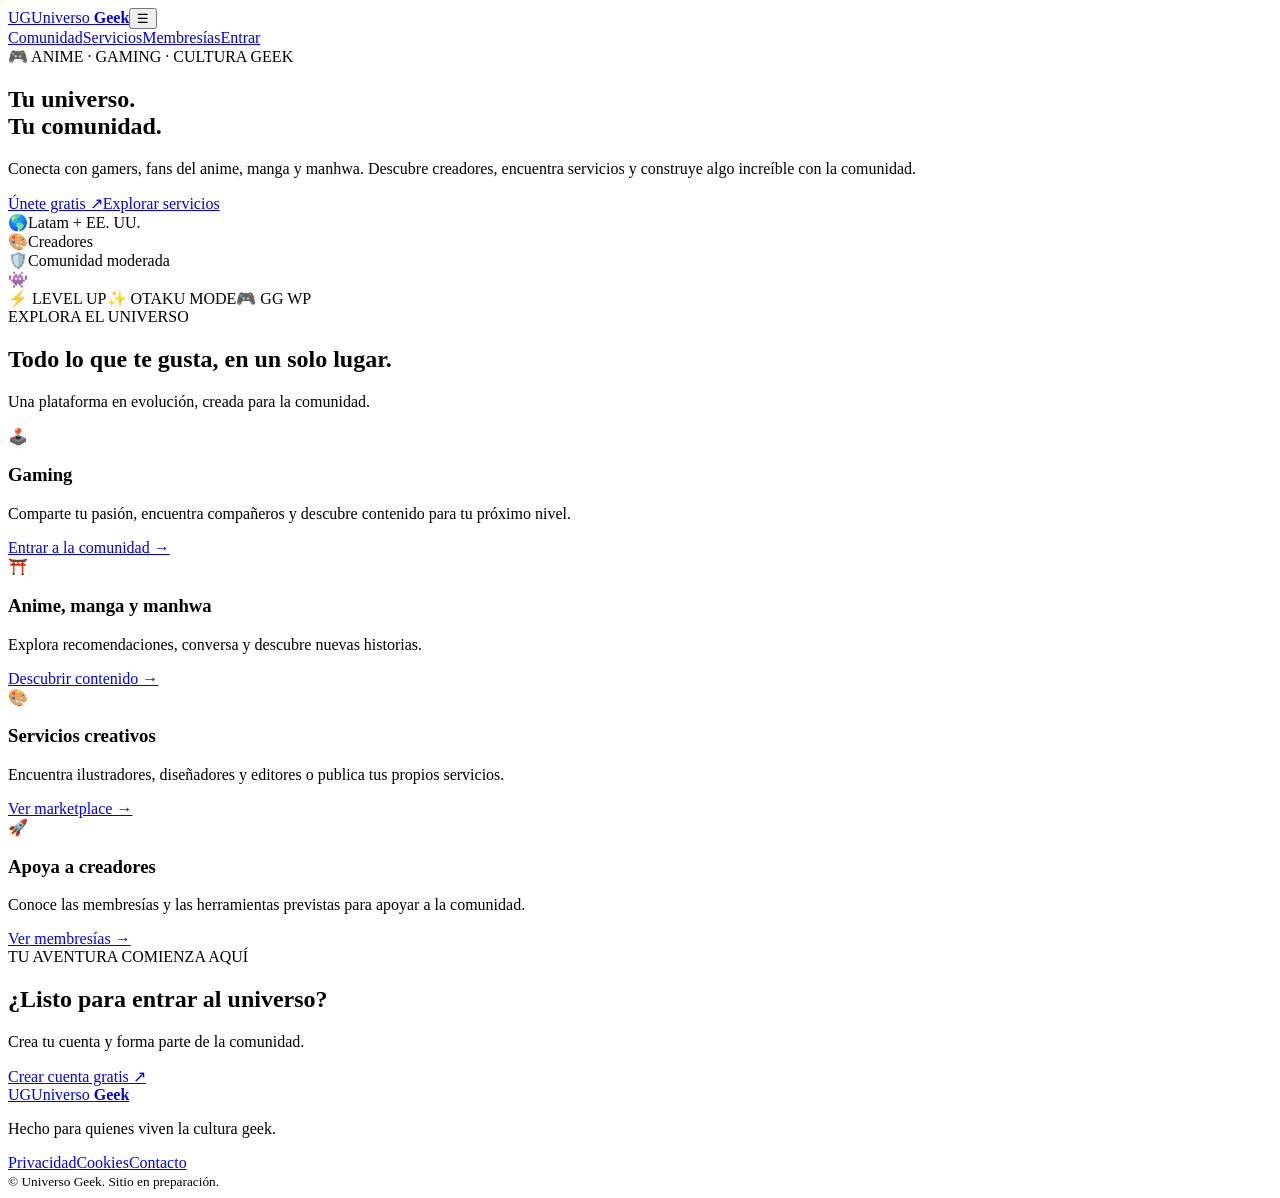
==== index.html @ afd002d0 "feat: add static Universo Geek foundation (unpublished)" ====
<!doctype html>
<html lang="es">
<head>
<meta charset="utf-8"><meta name="viewport" content="width=device-width,initial-scale=1">
<meta name="theme-color" content="#10101b"><meta name="description" content="Universo Geek: comunidad gamer, anime, manga y manhwa. Descubre servicios, creadores y novedades.">
<title>Universo Geek — Tu comunidad geek</title><link rel="stylesheet" href="assets/css/style.css">
</head><body>
<header class="site-header"><a class="brand" href="index.html"><span class="brand-mark">UG</span><span>Universo <b>Geek</b></span></a><button class="menu-toggle" aria-expanded="false" aria-label="Abrir menú">☰</button><nav class="nav"><a href="#comunidad">Comunidad</a><a href="services.html">Servicios</a><a href="membership.html">Membresías</a><a href="login.html" class="nav-login">Entrar</a></nav></header>
<main>
<section class="hero"><div class="hero-copy"><span class="eyebrow">🎮 ANIME · GAMING · CULTURA GEEK</span><h1>Tu universo.<br><span>Tu comunidad.</span></h1><p>Conecta con gamers, fans del anime, manga y manhwa. Descubre creadores, encuentra servicios y construye algo increíble con la comunidad.</p><div class="actions"><a class="button primary" href="login.html">Únete gratis ↗</a><a class="button secondary" href="services.html">Explorar servicios</a></div><div class="hero-stats"><div><strong>🌎</strong><span>Latam + EE. UU.</span></div><div><strong>🎨</strong><span>Creadores</span></div><div><strong>🛡️</strong><span>Comunidad moderada</span></div></div></div><div class="hero-art" aria-label="Ilustración decorativa"><div class="orbit orbit-one"></div><div class="orbit orbit-two"></div><div class="planet">👾</div><span class="float-tag tag-a">⚡ LEVEL UP</span><span class="float-tag tag-b">✨ OTAKU MODE</span><span class="float-tag tag-c">🎮 GG WP</span></div></section>
<section class="section" id="comunidad"><div class="section-heading"><div><span class="eyebrow">EXPLORA EL UNIVERSO</span><h2>Todo lo que te gusta, <span>en un solo lugar.</span></h2></div><p>Una plataforma en evolución, creada para la comunidad.</p></div><div class="feature-grid"><article class="feature-card"><span class="feature-icon">🕹️</span><h3>Gaming</h3><p>Comparte tu pasión, encuentra compañeros y descubre contenido para tu próximo nivel.</p><a href="login.html">Entrar a la comunidad →</a></article><article class="feature-card"><span class="feature-icon">⛩️</span><h3>Anime, manga y manhwa</h3><p>Explora recomendaciones, conversa y descubre nuevas historias.</p><a href="login.html">Descubrir contenido →</a></article><article class="feature-card"><span class="feature-icon">🎨</span><h3>Servicios creativos</h3><p>Encuentra ilustradores, diseñadores y editores o publica tus propios servicios.</p><a href="services.html">Ver marketplace →</a></article><article class="feature-card"><span class="feature-icon">🚀</span><h3>Apoya a creadores</h3><p>Conoce las membresías y las herramientas previstas para apoyar a la comunidad.</p><a href="membership.html">Ver membresías →</a></article></div></section>
<section class="cta-panel"><div><span class="eyebrow">TU AVENTURA COMIENZA AQUÍ</span><h2>¿Listo para entrar al universo?</h2><p>Crea tu cuenta y forma parte de la comunidad.</p></div><a class="button primary" href="login.html">Crear cuenta gratis ↗</a></section>
</main><footer class="footer"><a class="brand" href="index.html"><span class="brand-mark">UG</span><span>Universo <b>Geek</b></span></a><p>Hecho para quienes viven la cultura geek.</p><div><a href="privacy.html">Privacidad</a><a href="cookies.html">Cookies</a><a href="mailto:privacidad@universogeek.example">Contacto</a></div><small>© <span id="year"></span> Universo Geek. Sitio en preparación.</small></footer><script src="assets/js/config.js"></script><script src="assets/js/app.js"></script></body></html>
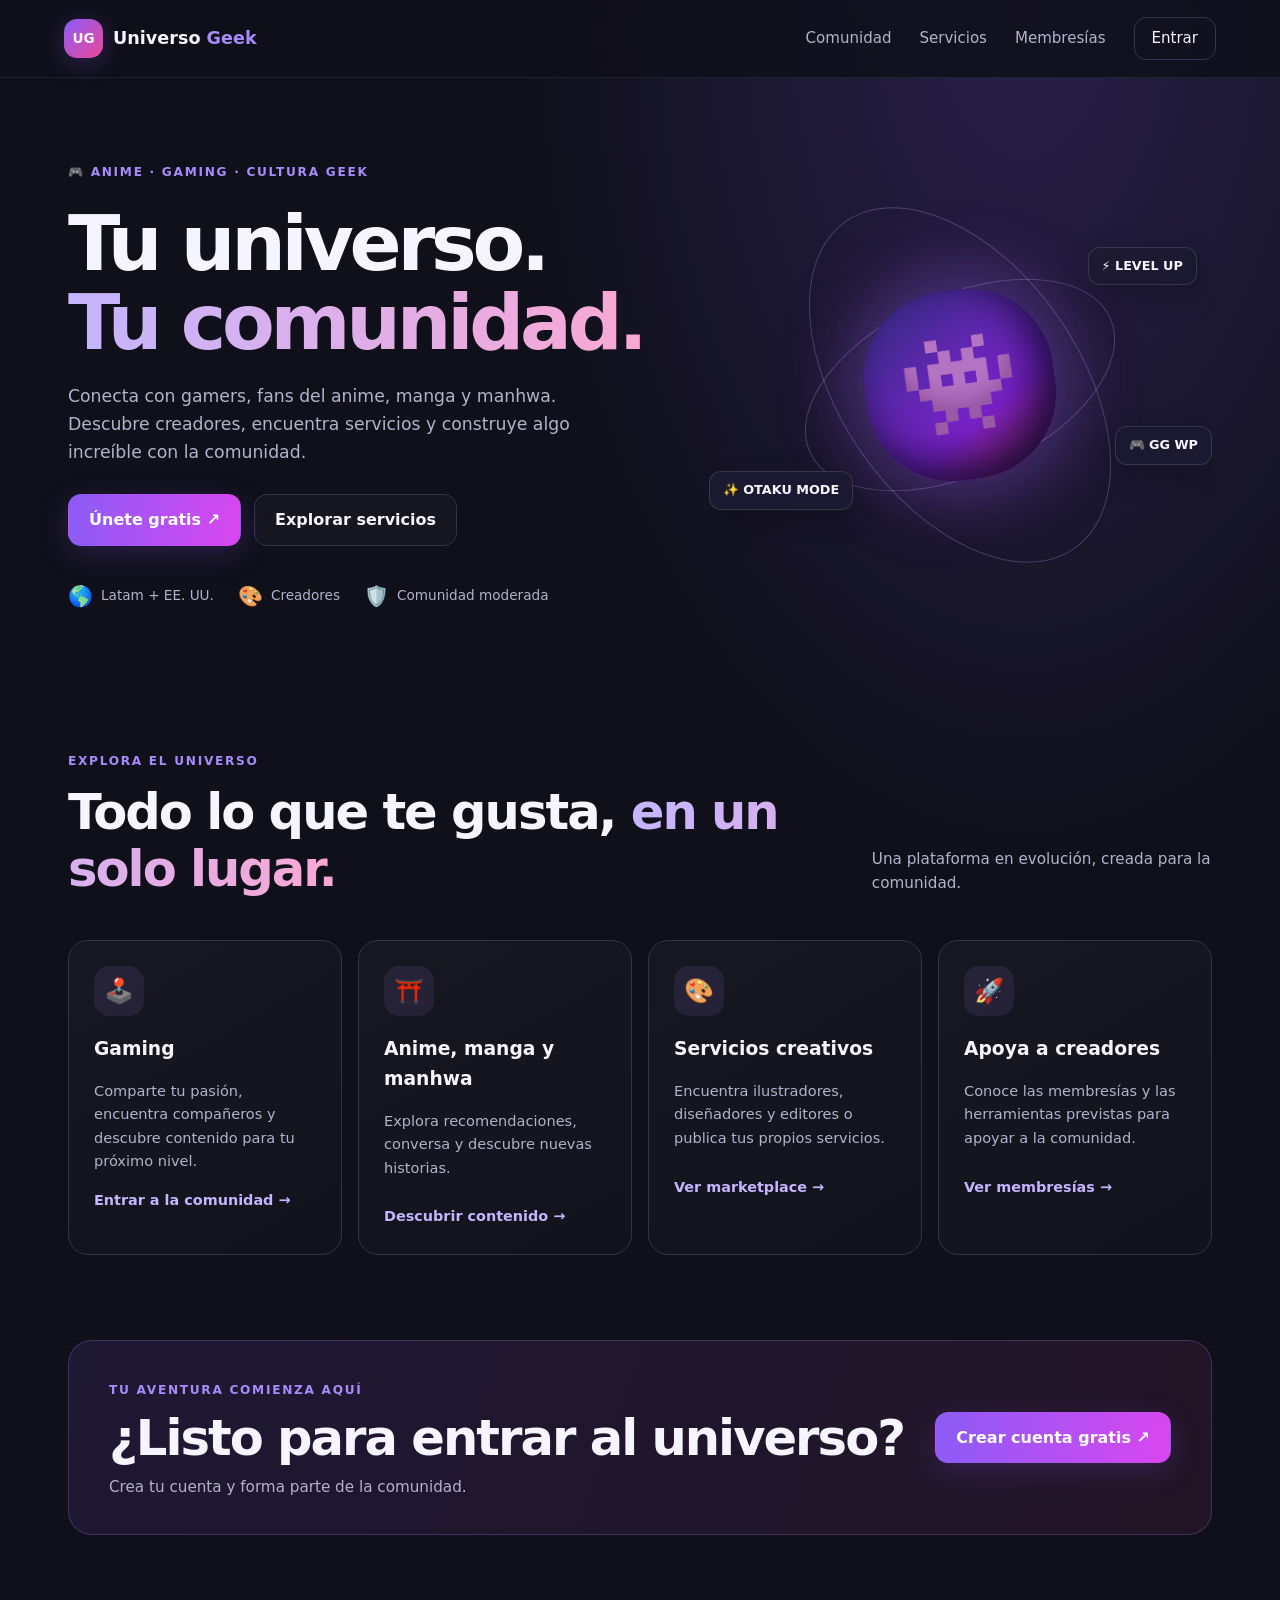
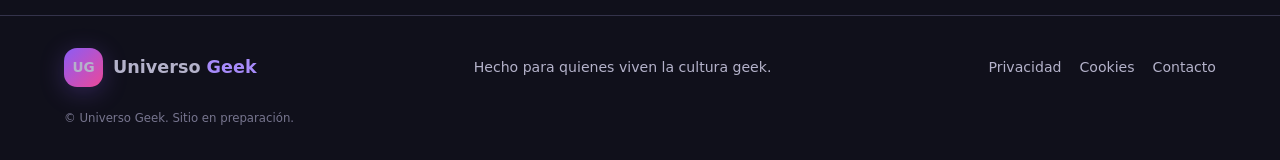
==== commit f84ef4b2: "docs(code): add human-readable section comments" ====
--- a/index.html
+++ b/index.html
@@ -5,9 +5,12 @@
 <meta name="theme-color" content="#10101b"><meta name="description" content="Universo Geek: comunidad gamer, anime, manga y manhwa. Descubre servicios, creadores y novedades.">
 <title>Universo Geek — Tu comunidad geek</title><link rel="stylesheet" href="assets/css/style.css">
 </head><body>
+<!-- CABECERA: marca y navegación principal. Los enlaces de esta zona se comparten visualmente en todas las páginas. -->
 <header class="site-header"><a class="brand" href="index.html"><span class="brand-mark">UG</span><span>Universo <b>Geek</b></span></a><button class="menu-toggle" aria-expanded="false" aria-label="Abrir menú">☰</button><nav class="nav"><a href="#comunidad">Comunidad</a><a href="services.html">Servicios</a><a href="membership.html">Membresías</a><a href="login.html" class="nav-login">Entrar</a></nav></header>
+<!-- CONTENIDO: portada, propuesta de valor y tarjetas de acceso. Edita aquí los textos de la página inicial. -->
 <main>
 <section class="hero"><div class="hero-copy"><span class="eyebrow">🎮 ANIME · GAMING · CULTURA GEEK</span><h1>Tu universo.<br><span>Tu comunidad.</span></h1><p>Conecta con gamers, fans del anime, manga y manhwa. Descubre creadores, encuentra servicios y construye algo increíble con la comunidad.</p><div class="actions"><a class="button primary" href="login.html">Únete gratis ↗</a><a class="button secondary" href="services.html">Explorar servicios</a></div><div class="hero-stats"><div><strong>🌎</strong><span>Latam + EE. UU.</span></div><div><strong>🎨</strong><span>Creadores</span></div><div><strong>🛡️</strong><span>Comunidad moderada</span></div></div></div><div class="hero-art" aria-label="Ilustración decorativa"><div class="orbit orbit-one"></div><div class="orbit orbit-two"></div><div class="planet">👾</div><span class="float-tag tag-a">⚡ LEVEL UP</span><span class="float-tag tag-b">✨ OTAKU MODE</span><span class="float-tag tag-c">🎮 GG WP</span></div></section>
 <section class="section" id="comunidad"><div class="section-heading"><div><span class="eyebrow">EXPLORA EL UNIVERSO</span><h2>Todo lo que te gusta, <span>en un solo lugar.</span></h2></div><p>Una plataforma en evolución, creada para la comunidad.</p></div><div class="feature-grid"><article class="feature-card"><span class="feature-icon">🕹️</span><h3>Gaming</h3><p>Comparte tu pasión, encuentra compañeros y descubre contenido para tu próximo nivel.</p><a href="login.html">Entrar a la comunidad →</a></article><article class="feature-card"><span class="feature-icon">⛩️</span><h3>Anime, manga y manhwa</h3><p>Explora recomendaciones, conversa y descubre nuevas historias.</p><a href="login.html">Descubrir contenido →</a></article><article class="feature-card"><span class="feature-icon">🎨</span><h3>Servicios creativos</h3><p>Encuentra ilustradores, diseñadores y editores o publica tus propios servicios.</p><a href="services.html">Ver marketplace →</a></article><article class="feature-card"><span class="feature-icon">🚀</span><h3>Apoya a creadores</h3><p>Conoce las membresías y las herramientas previstas para apoyar a la comunidad.</p><a href="membership.html">Ver membresías →</a></article></div></section>
 <section class="cta-panel"><div><span class="eyebrow">TU AVENTURA COMIENZA AQUÍ</span><h2>¿Listo para entrar al universo?</h2><p>Crea tu cuenta y forma parte de la comunidad.</p></div><a class="button primary" href="login.html">Crear cuenta gratis ↗</a></section>
-</main><footer class="footer"><a class="brand" href="index.html"><span class="brand-mark">UG</span><span>Universo <b>Geek</b></span></a><p>Hecho para quienes viven la cultura geek.</p><div><a href="privacy.html">Privacidad</a><a href="cookies.html">Cookies</a><a href="mailto:privacidad@universogeek.example">Contacto</a></div><small>© <span id="year"></span> Universo Geek. Sitio en preparación.</small></footer><script src="assets/js/config.js"></script><script src="assets/js/app.js"></script></body></html>+</main><!-- PIE: enlaces legales, contacto y año automático. Reemplaza el correo .example antes de publicar. -->
+<footer class="footer"><a class="brand" href="index.html"><span class="brand-mark">UG</span><span>Universo <b>Geek</b></span></a><p>Hecho para quienes viven la cultura geek.</p><div><a href="privacy.html">Privacidad</a><a href="cookies.html">Cookies</a><a href="mailto:privacidad@universogeek.example">Contacto</a></div><small>© <span id="year"></span> Universo Geek. Sitio en preparación.</small></footer><script src="assets/js/config.js"></script><script src="assets/js/app.js"></script></body></html>
--- a/assets/css/style.css
+++ b/assets/css/style.css
@@ -0,0 +1,667 @@
+/* 1. Variables de color y diseño global */
+:root {
+  color-scheme:dark;
+  --bg:#10101b;
+  --panel:#191927;
+  --panel2:#202033;
+  --text:#f5f4ff;
+  --muted:#b4b2ca;
+  --purple:#a78bfa;
+  --pink:#f472b6;
+  --line:#34334b;
+  --green:#6ee7b7
+}
+
+/* 2. Reset y elementos HTML básicos */
+* {
+  box-sizing:border-box
+}
+
+html {
+  scroll-behavior:smooth
+}
+
+body {
+  margin:0;
+  background:radial-gradient(ellipse at 80% 0%,#29204a 0,transparent 35%),var(--bg);
+  color:var(--text);
+  font:16px/1.6 system-ui,-apple-system,BlinkMacSystemFont,"Segoe UI",sans-serif
+}
+
+a {
+  color:inherit;
+  text-decoration:none
+}
+
+a:focus-visible,button:focus-visible,input:focus-visible,textarea:focus-visible,select:focus-visible {
+  outline:3px solid var(--pink);
+  outline-offset:3px
+}
+
+/* 3. Cabecera, marca y navegación */
+.site-header {
+  height:78px;
+  display:flex;
+  align-items:center;
+  justify-content:space-between;
+  gap:24px;
+  padding:0 max(5vw,20px);
+  border-bottom:1px solid #ffffff12;
+  background:#10101bd9;
+  backdrop-filter:blur(14px);
+  position:sticky;
+  top:0;
+  z-index:10
+}
+
+.brand {
+  display:flex;
+  align-items:center;
+  gap:10px;
+  font-weight:700;
+  font-size:1.1rem
+}
+
+.brand b {
+  color:var(--purple)
+}
+
+.brand-mark {
+  display:grid;
+  place-items:center;
+  width:39px;
+  height:39px;
+  border-radius:13px;
+  background:linear-gradient(135deg,#8b5cf6,#ec4899);
+  font-size:.85rem;
+  box-shadow:0 5px 25px #8b5cf644
+}
+
+.nav {
+  display:flex;
+  align-items:center;
+  gap:28px;
+  color:var(--muted);
+  font-size:.94rem
+}
+
+.nav a:hover,.footer a:hover {
+  color:var(--text)
+}
+
+.nav-login {
+  border:1px solid var(--line);
+  padding:8px 17px;
+  border-radius:12px;
+  color:var(--text)!important
+}
+
+.menu-toggle {
+  display:none;
+  background:transparent;
+  border:0;
+  color:var(--text);
+  font-size:1.6rem
+}
+
+/* 4. Portada y elementos decorativos */
+.hero {
+  max-width:1200px;
+  margin:auto;
+  min-height:580px;
+  padding:80px 28px 70px;
+  display:grid;
+  grid-template-columns:1.08fr .92fr;
+  align-items:center;
+  gap:50px
+}
+
+.eyebrow {
+  display:inline-block;
+  color:var(--purple);
+  font-size:.76rem;
+  letter-spacing:.14em;
+  font-weight:800
+}
+
+.hero h1 {
+  font-size:clamp(3rem,6vw,5.6rem);
+  line-height:1.04;
+  letter-spacing:-.055em;
+  margin:20px 0
+}
+
+.hero h1 span,.section-heading h2 span {
+  background:linear-gradient(90deg,#c4b5fd,#f9a8d4);
+  background-clip:text;
+  color:transparent
+}
+
+.hero-copy>p,.section-heading>p,.cta-panel p {
+  max-width:570px;
+  color:var(--muted);
+  font-size:1.08rem
+}
+
+.actions {
+  display:flex;
+  flex-wrap:wrap;
+  gap:13px;
+  margin:28px 0
+}
+
+.button {
+  display:inline-flex;
+  align-items:center;
+  justify-content:center;
+  border:1px solid transparent;
+  border-radius:13px;
+  padding:12px 20px;
+  font-weight:750;
+  cursor:pointer;
+  transition:transform .2s,filter .2s
+}
+
+.button:hover {
+  transform:translateY(-2px);
+  filter:brightness(1.08)
+}
+
+.primary {
+  background:linear-gradient(100deg,#8b5cf6,#d946ef);
+  color:white;
+  box-shadow:0 8px 30px #8b5cf633
+}
+
+.secondary {
+  border-color:var(--line);
+  background:#ffffff06
+}
+
+.hero-stats {
+  display:flex;
+  flex-wrap:wrap;
+  gap:24px;
+  margin-top:34px
+}
+
+.hero-stats div {
+  display:flex;
+  align-items:center;
+  gap:8px;
+  color:var(--muted);
+  font-size:.85rem
+}
+
+.hero-stats strong {
+  font-size:1.25rem
+}
+
+.hero-art {
+  min-height:380px;
+  position:relative;
+  display:grid;
+  place-items:center;
+  overflow:hidden
+}
+
+.hero-art:before {
+  content:"";
+  position:absolute;
+  width:300px;
+  height:300px;
+  border-radius:50%;
+  background:radial-gradient(circle,#8b5cf655,transparent 70%);
+  filter:blur(14px)
+}
+
+.orbit {
+  position:absolute;
+  border:1px solid #c4b5fd42;
+  border-radius:50%;
+  transform:rotate(-24deg)
+}
+
+.orbit-one {
+  width:330px;
+  height:180px
+}
+
+.orbit-two {
+  width:400px;
+  height:240px;
+  transform:rotate(55deg)
+}
+
+.planet {
+  display:grid;
+  place-items:center;
+  width:190px;
+  height:190px;
+  border-radius:45%;
+  font-size:6rem;
+  background:linear-gradient(145deg,#312e81,#7e22ce 65%,#db2777);
+  box-shadow:inset -16px -18px 45px #160b36,0 0 90px #a855f755;
+  transform:rotate(-8deg);
+  z-index:1
+}
+
+.float-tag {
+  position:absolute;
+  z-index:2;
+  border:1px solid #ffffff20;
+  background:#1c1a31eF;
+  padding:8px 13px;
+  border-radius:12px;
+  font-size:.8rem;
+  font-weight:800;
+  box-shadow:0 10px 30px #0003
+}
+
+.tag-a {
+  top:52px;
+  right:3%
+}
+
+.tag-b {
+  bottom:65px;
+  left:0
+}
+
+.tag-c {
+  right:0;
+  bottom:110px
+}
+
+/* 5. Secciones, tarjetas y llamadas a la acción */
+.section {
+  max-width:1200px;
+  margin:auto;
+  padding:65px 28px 85px
+}
+
+.section-heading {
+  display:flex;
+  justify-content:space-between;
+  align-items:end;
+  gap:24px;
+  margin-bottom:30px
+}
+
+.section-heading h2,.cta-panel h2 {
+  font-size:clamp(2rem,4vw,3.1rem);
+  letter-spacing:-.04em;
+  line-height:1.15;
+  margin:12px 0
+}
+
+.section-heading>p {
+  max-width:350px;
+  font-size:.95rem
+}
+
+.feature-grid {
+  display:grid;
+  grid-template-columns:repeat(4,1fr);
+  gap:16px
+}
+
+.feature-card {
+  background:linear-gradient(150deg,#ffffff08,#ffffff03);
+  border:1px solid var(--line);
+  border-radius:20px;
+  padding:25px;
+  min-height:260px
+}
+
+.feature-icon {
+  display:grid;
+  place-items:center;
+  width:50px;
+  height:50px;
+  background:#a78bfa1a;
+  border-radius:15px;
+  font-size:1.5rem
+}
+
+.feature-card h3 {
+  margin:18px 0 8px
+}
+
+.feature-card p {
+  color:var(--muted);
+  font-size:.91rem;
+  min-height:80px
+}
+
+.feature-card a {
+  font-weight:700;
+  color:#c4b5fd;
+  font-size:.9rem
+}
+
+.cta-panel {
+  max-width:1144px;
+  margin:0 auto 80px;
+  padding:35px 40px;
+  border-radius:24px;
+  border:1px solid #a78bfa3d;
+  background:linear-gradient(110deg,#8b5cf61c,#ec489915);
+  display:flex;
+  justify-content:space-between;
+  align-items:center;
+  gap:24px
+}
+
+.cta-panel h2 {
+  margin:8px 0
+}
+
+.cta-panel p {
+  margin:0;
+  font-size:.95rem
+}
+
+/* 6. Pie de página */
+.footer {
+  border-top:1px solid var(--line);
+  padding:32px max(5vw,20px);
+  display:flex;
+  align-items:center;
+  justify-content:space-between;
+  gap:22px;
+  flex-wrap:wrap;
+  color:var(--muted);
+  font-size:.88rem
+}
+
+.footer p {
+  margin:0
+}
+
+.footer div {
+  display:flex;
+  gap:18px
+}
+
+.footer small {
+  width:100%;
+  color:#77758f
+}
+
+/* 7. Páginas interiores, formularios y paneles */
+.page-wrap {
+  max-width:1000px;
+  min-height:65vh;
+  margin:auto;
+  padding:65px 24px
+}
+
+.page-wrap.narrow {
+  max-width:640px
+}
+
+.page-title {
+  font-size:clamp(2.3rem,5vw,3.6rem);
+  letter-spacing:-.04em;
+  line-height:1.12;
+  margin:8px 0 16px
+}
+
+.muted {
+  color:var(--muted)
+}
+
+.panel {
+  background:var(--panel);
+  border:1px solid var(--line);
+  border-radius:18px;
+  padding:24px;
+  margin:20px 0
+}
+
+.form-grid {
+  display:grid;
+  gap:15px
+}
+
+.field {
+  display:grid;
+  gap:7px
+}
+
+.field label {
+  font-weight:700;
+  font-size:.92rem
+}
+
+.field input,.field textarea,.field select {
+  width:100%;
+  border:1px solid var(--line);
+  border-radius:11px;
+  padding:12px 13px;
+  background:#10101b;
+  color:var(--text);
+  font:inherit
+}
+
+.field textarea {
+  min-height:110px;
+  resize:vertical
+}
+
+.form-actions {
+  display:flex;
+  gap:12px;
+  flex-wrap:wrap;
+  align-items:center
+}
+
+/* 8. Mensajes de estado, listados y tarjetas de servicios */
+.notice {
+  padding:12px 14px;
+  border-radius:12px;
+  background:#a78bfa14;
+  border:1px solid #a78bfa42;
+  color:#ddd6fe
+}
+
+.notice.error {
+  background:#ef444415;
+  border-color:#ef444455;
+  color:#fecaca
+}
+
+.notice.success {
+  background:#10b98115;
+  border-color:#10b98155;
+  color:#a7f3d0
+}
+
+.list-grid {
+  display:grid;
+  grid-template-columns:repeat(2,1fr);
+  gap:16px
+}
+
+.service-card {
+  border:1px solid var(--line);
+  background:var(--panel);
+  padding:20px;
+  border-radius:16px
+}
+
+.service-card h3 {
+  margin:8px 0
+}
+
+.badge {
+  font-size:.75rem;
+  border-radius:999px;
+  padding:4px 9px;
+  background:#a78bfa1b;
+  color:#ddd6fe
+}
+
+.empty-state {
+  padding:24px;
+  border:1px dashed var(--line);
+  border-radius:14px;
+  color:var(--muted)
+}
+
+.legal h2 {
+  margin-top:30px
+}
+
+.legal p,.legal li {
+  color:#cbc9dc
+}
+
+.footer a {
+  color:var(--muted)
+}
+
+/* 9. Diseño adaptable: tabletas y teléfonos */
+@media(max-width:900px) {
+  .hero {
+  grid-template-columns:1fr;
+  gap:10px;
+  padding-top:55px
+}
+
+.hero-art {
+  min-height:320px
+}
+
+.feature-grid {
+  grid-template-columns:repeat(2,1fr)
+}
+
+.section-heading {
+  align-items:start;
+  flex-direction:column
+}
+
+.cta-panel {
+  margin-left:20px;
+  margin-right:20px
+}
+
+.nav {
+  gap:15px
+}
+
+
+}
+
+@media(max-width:620px) {
+  .site-header {
+  height:68px
+}
+
+.menu-toggle {
+  display:block
+}
+
+.nav {
+  display:none;
+  position:absolute;
+  top:67px;
+  left:0;
+  right:0;
+  padding:18px 24px 22px;
+  background:#151522;
+  border-bottom:1px solid var(--line);
+  flex-direction:column;
+  align-items:stretch
+}
+
+.nav.open {
+  display:flex
+}
+
+.nav a {
+  padding:7px
+}
+
+.hero {
+  padding:50px 22px 40px
+}
+
+.hero h1 {
+  font-size:3.35rem
+}
+
+.hero-art {
+  min-height:280px
+}
+
+.planet {
+  width:150px;
+  height:150px;
+  font-size:4.5rem
+}
+
+.orbit-one {
+  width:260px;
+  height:140px
+}
+
+.orbit-two {
+  width:300px;
+  height:180px
+}
+
+.tag-a {
+  top:25px
+}
+
+.tag-c {
+  bottom:55px
+}
+
+.section {
+  padding:45px 20px 55px
+}
+
+.feature-grid,.list-grid {
+  grid-template-columns:1fr
+}
+
+.feature-card {
+  min-height:0
+}
+
+.feature-card p {
+  min-height:0
+}
+
+.cta-panel {
+  margin:0 20px 50px;
+  padding:26px;
+  align-items:flex-start;
+  flex-direction:column
+}
+
+.footer {
+  align-items:flex-start;
+  flex-direction:column;
+  gap:13px
+}
+
+.footer small {
+  margin-top:4px
+}
+
+.page-wrap {
+  padding:45px 20px
+}
+
+.panel {
+  padding:18px
+}
+
+
+}
+
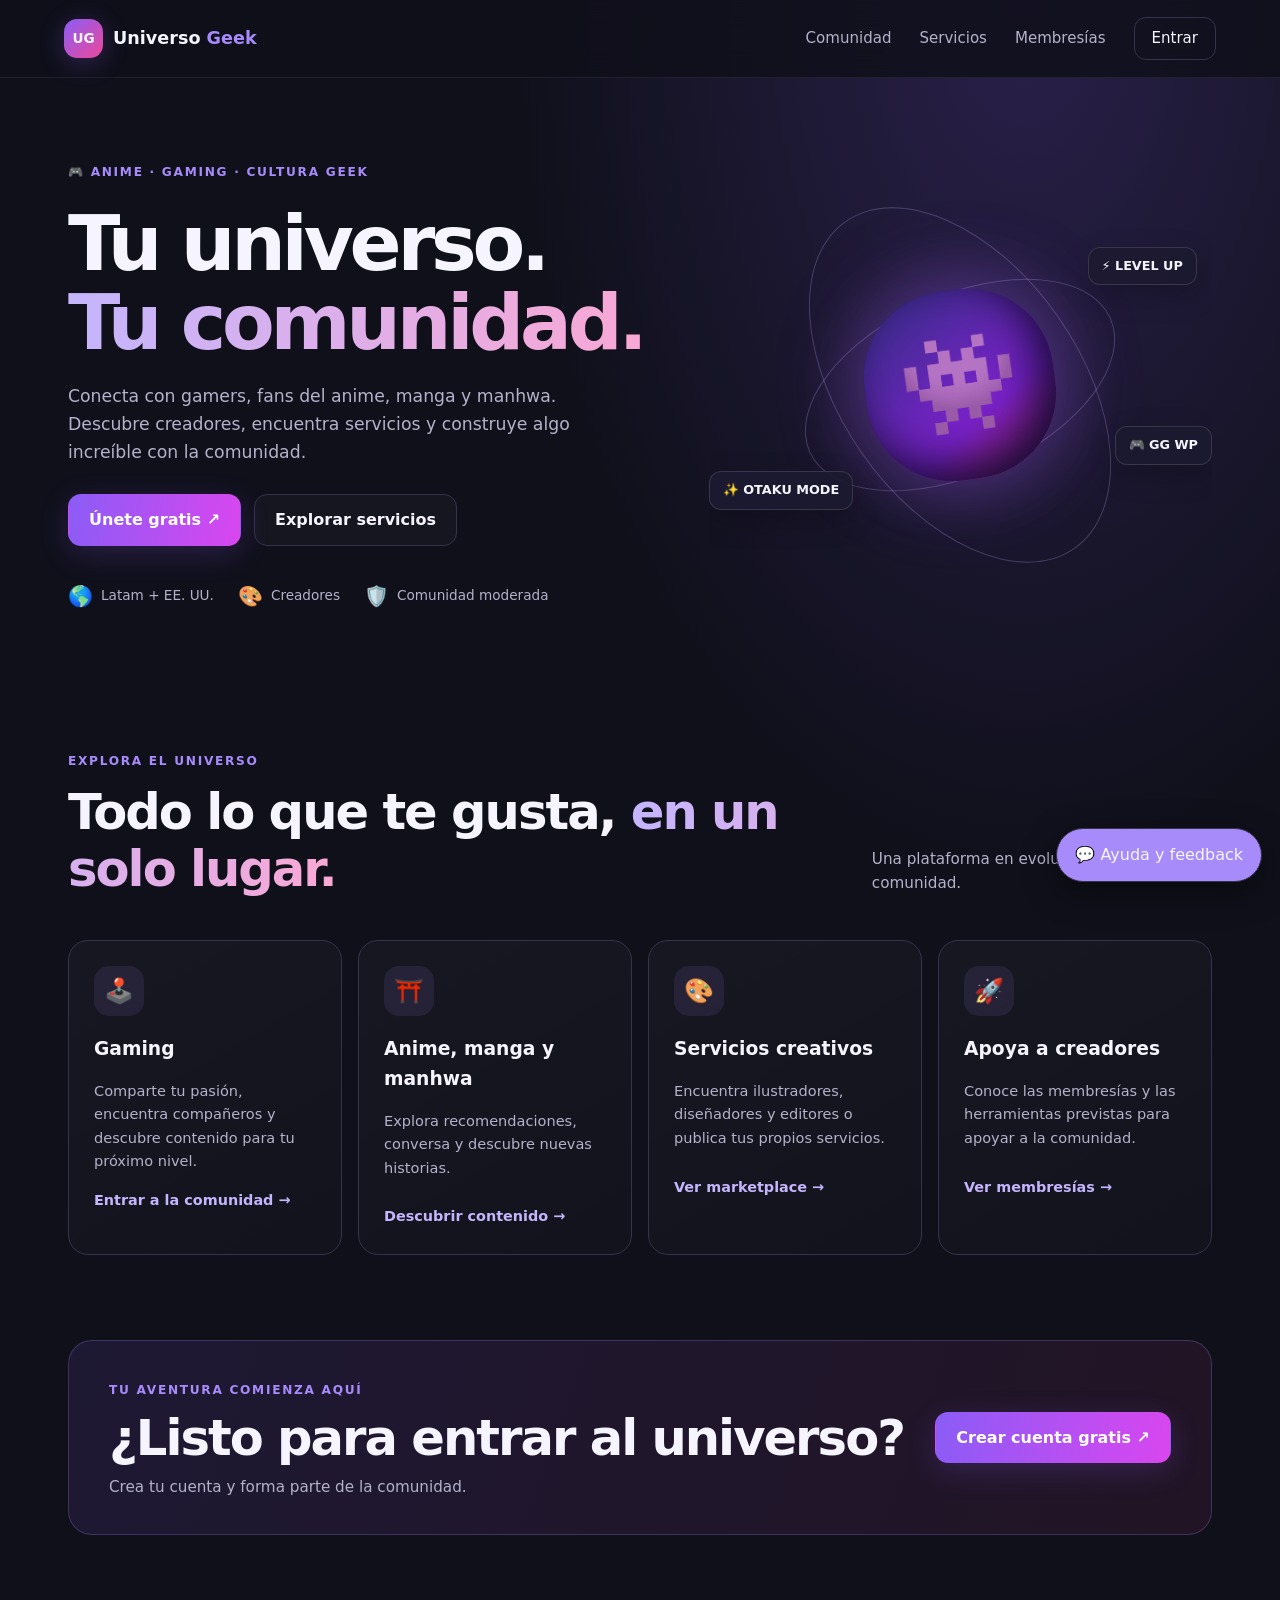
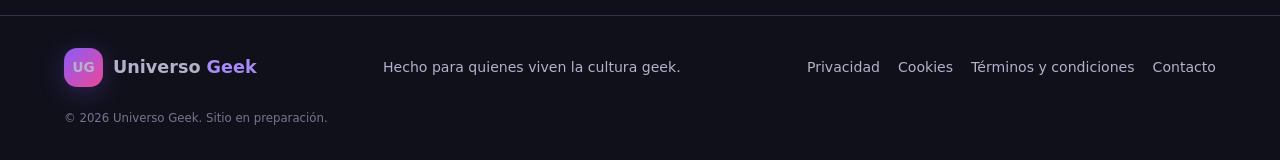
==== commit d178f5d9: "Actualizar enlaces legales y contacto del pie" ====
--- a/index.html
+++ b/index.html
@@ -12,5 +12,5 @@
 <section class="hero"><div class="hero-copy"><span class="eyebrow">🎮 ANIME · GAMING · CULTURA GEEK</span><h1>Tu universo.<br><span>Tu comunidad.</span></h1><p>Conecta con gamers, fans del anime, manga y manhwa. Descubre creadores, encuentra servicios y construye algo increíble con la comunidad.</p><div class="actions"><a class="button primary" href="login.html">Únete gratis ↗</a><a class="button secondary" href="services.html">Explorar servicios</a></div><div class="hero-stats"><div><strong>🌎</strong><span>Latam + EE. UU.</span></div><div><strong>🎨</strong><span>Creadores</span></div><div><strong>🛡️</strong><span>Comunidad moderada</span></div></div></div><div class="hero-art" aria-label="Ilustración decorativa"><div class="orbit orbit-one"></div><div class="orbit orbit-two"></div><div class="planet">👾</div><span class="float-tag tag-a">⚡ LEVEL UP</span><span class="float-tag tag-b">✨ OTAKU MODE</span><span class="float-tag tag-c">🎮 GG WP</span></div></section>
 <section class="section" id="comunidad"><div class="section-heading"><div><span class="eyebrow">EXPLORA EL UNIVERSO</span><h2>Todo lo que te gusta, <span>en un solo lugar.</span></h2></div><p>Una plataforma en evolución, creada para la comunidad.</p></div><div class="feature-grid"><article class="feature-card"><span class="feature-icon">🕹️</span><h3>Gaming</h3><p>Comparte tu pasión, encuentra compañeros y descubre contenido para tu próximo nivel.</p><a href="login.html">Entrar a la comunidad →</a></article><article class="feature-card"><span class="feature-icon">⛩️</span><h3>Anime, manga y manhwa</h3><p>Explora recomendaciones, conversa y descubre nuevas historias.</p><a href="login.html">Descubrir contenido →</a></article><article class="feature-card"><span class="feature-icon">🎨</span><h3>Servicios creativos</h3><p>Encuentra ilustradores, diseñadores y editores o publica tus propios servicios.</p><a href="services.html">Ver marketplace →</a></article><article class="feature-card"><span class="feature-icon">🚀</span><h3>Apoya a creadores</h3><p>Conoce las membresías y las herramientas previstas para apoyar a la comunidad.</p><a href="membership.html">Ver membresías →</a></article></div></section>
 <section class="cta-panel"><div><span class="eyebrow">TU AVENTURA COMIENZA AQUÍ</span><h2>¿Listo para entrar al universo?</h2><p>Crea tu cuenta y forma parte de la comunidad.</p></div><a class="button primary" href="login.html">Crear cuenta gratis ↗</a></section>
-</main><!-- PIE: enlaces legales, contacto y año automático. Reemplaza el correo .example antes de publicar. -->
-<footer class="footer"><a class="brand" href="index.html"><span class="brand-mark">UG</span><span>Universo <b>Geek</b></span></a><p>Hecho para quienes viven la cultura geek.</p><div><a href="privacy.html">Privacidad</a><a href="cookies.html">Cookies</a><a href="mailto:privacidad@universogeek.example">Contacto</a></div><small>© <span id="year"></span> Universo Geek. Sitio en preparación.</small></footer><script src="assets/js/config.js"></script><script src="assets/js/app.js"></script></body></html>+</main><!-- PIE: enlaces legales, contacto y año automático. Enlaces legales y contacto oficial del proyecto. -->
+<footer class="footer"><a class="brand" href="index.html"><span class="brand-mark">UG</span><span>Universo <b>Geek</b></span></a><p>Hecho para quienes viven la cultura geek.</p><div><a href="privacy.html">Privacidad</a><a href="cookies.html">Cookies</a><a href="terms.html">Términos y condiciones</a><a href="mailto:robertmartineznapoles2003@gmail.com">Contacto</a></div><small>© <span id="year"></span> Universo Geek. Sitio en preparación.</small></footer><script src="assets/js/config.js"></script><script src="assets/js/app.js"></script></body></html>
--- a/assets/css/style.css
+++ b/assets/css/style.css
@@ -665,3 +665,141 @@
 
 }
 
+
+
+/* 10. Asistente de ayuda y formulario de feedback. Mantener estilos aislados en .ug-helpbot. */
+.ug-helpbot {
+  position: fixed;
+  z-index: 1000;
+  right: 18px;
+  bottom: 18px;
+  width: min(390px, calc(100vw - 24px));
+  color: var(--text);
+  font: inherit;
+}
+.ug-helpbot button,
+.ug-helpbot input,
+.ug-helpbot select,
+.ug-helpbot textarea { font: inherit; }
+.ug-helpbot__toggle {
+  display: block;
+  margin-left: auto;
+  border: 1px solid var(--line);
+  border-radius: 999px;
+  padding: 13px 18px;
+  color: var(--text);
+  background: var(--purple);
+  box-shadow: 0 10px 35px #0007;
+  font-weight: 750;
+  cursor: pointer;
+}
+.ug-helpbot__panel {
+  display: flex;
+  flex-direction: column;
+  gap: 12px;
+  max-height: min(78vh, 760px);
+  margin-bottom: 10px;
+  overflow: hidden;
+  border: 1px solid var(--line);
+  border-radius: 18px;
+  background: var(--panel);
+  box-shadow: 0 16px 50px #0009;
+}
+.ug-helpbot__panel[hidden] { display: none; }
+.ug-helpbot__header {
+  display: flex;
+  align-items: center;
+  justify-content: space-between;
+  gap: 12px;
+  padding: 14px;
+  border-bottom: 1px solid var(--line);
+}
+.ug-helpbot__header strong,
+.ug-helpbot__header small { display: block; }
+.ug-helpbot__header small { margin-top: 4px; color: var(--muted); font-size: .76rem; }
+.ug-helpbot__close {
+  border: 1px solid var(--line);
+  border-radius: 8px;
+  padding: 7px 9px;
+  color: var(--text);
+  background: var(--panel2);
+  cursor: pointer;
+}
+.ug-helpbot__messages {
+  display: flex;
+  flex-direction: column;
+  gap: 8px;
+  min-height: 100px;
+  max-height: 190px;
+  padding: 0 14px;
+  overflow-y: auto;
+}
+.ug-helpbot__bubble {
+  max-width: 94%;
+  margin: 0;
+  padding: 10px 12px;
+  border-radius: 12px;
+  line-height: 1.5;
+  overflow-wrap: anywhere;
+  font-size: .9rem;
+}
+.ug-helpbot__bubble--bot { align-self: flex-start; background: var(--panel2); }
+.ug-helpbot__bubble--user { align-self: flex-end; background: #453779; }
+.ug-helpbot__quick {
+  display: flex;
+  flex-wrap: wrap;
+  gap: 6px;
+  padding: 0 14px;
+}
+.ug-helpbot__quick button {
+  border: 1px solid var(--line);
+  border-radius: 999px;
+  padding: 6px 9px;
+  color: var(--text);
+  background: transparent;
+  cursor: pointer;
+  font-size: .78rem;
+}
+.ug-helpbot__ask {
+  display: flex;
+  gap: 8px;
+  padding: 0 14px 14px;
+}
+.ug-helpbot__ask input,
+.ug-helpbot__feedback input,
+.ug-helpbot__feedback select,
+.ug-helpbot__feedback textarea {
+  width: 100%;
+  min-width: 0;
+  border: 1px solid var(--line);
+  border-radius: 9px;
+  padding: 10px;
+  color: var(--text);
+  background: var(--bg);
+}
+.ug-helpbot__ask input { flex: 1; }
+.ug-helpbot__ask button { white-space: nowrap; }
+.ug-helpbot__feedback {
+  display: grid;
+  gap: 9px;
+  padding: 14px;
+  overflow-y: auto;
+  border-top: 1px solid var(--line);
+}
+.ug-helpbot__feedback h3 { margin: 0; font-size: 1.05rem; }
+.ug-helpbot__feedback p { margin: 0; font-size: .84rem; line-height: 1.5; }
+.ug-helpbot__feedback label { display: grid; gap: 5px; font-size: .84rem; }
+.ug-helpbot__feedback textarea { resize: vertical; }
+.ug-helpbot__feedback .button { width: 100%; }
+.ug-helpbot__status { min-height: 1.3em; color: var(--muted); }
+.ug-helpbot__honeypot { position: absolute; left: -10000px; width: 1px; height: 1px; overflow: hidden; }
+.ug-helpbot button:focus-visible,
+.ug-helpbot input:focus-visible,
+.ug-helpbot select:focus-visible,
+.ug-helpbot textarea:focus-visible { outline: 2px solid var(--purple); outline-offset: 2px; }
+
+@media (max-width: 520px) {
+  .ug-helpbot { right: 10px; bottom: 10px; width: calc(100vw - 20px); }
+  .ug-helpbot__panel { max-height: 80vh; }
+  .ug-helpbot__messages { max-height: 130px; }
+}
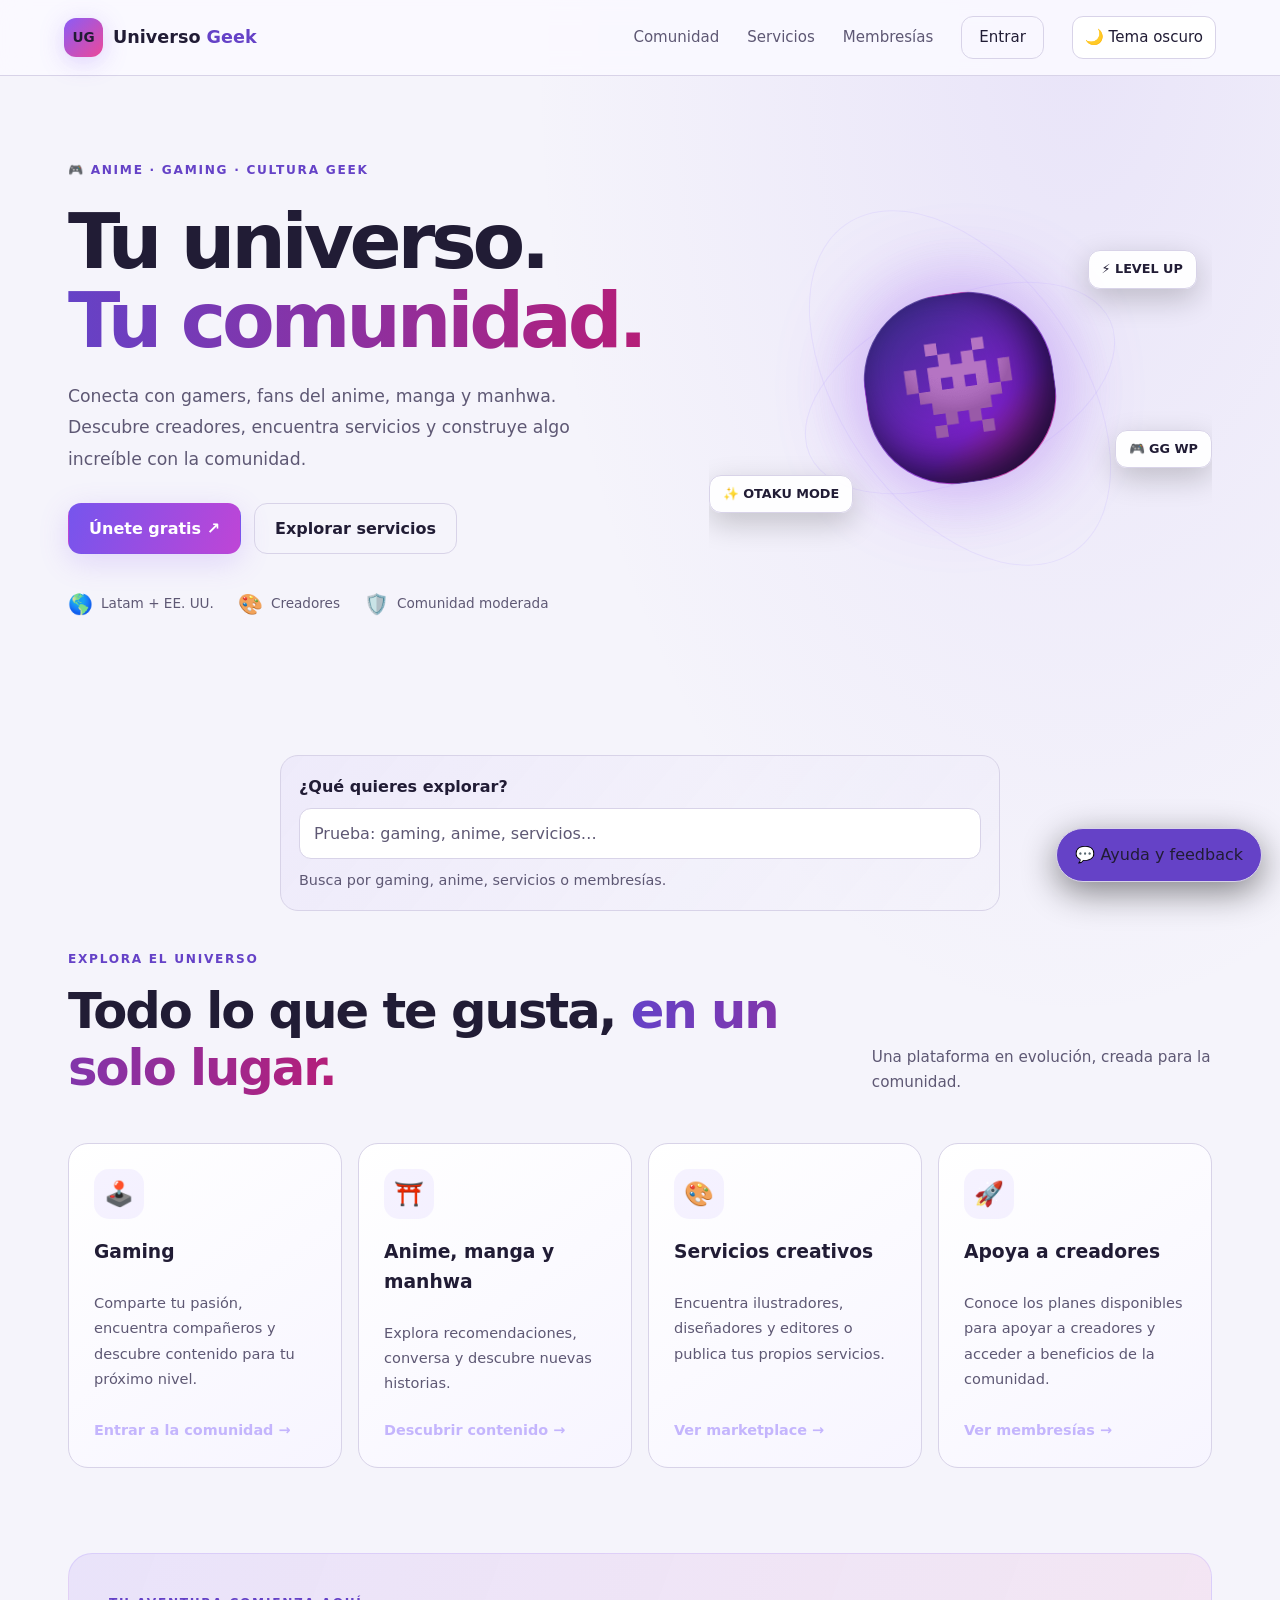
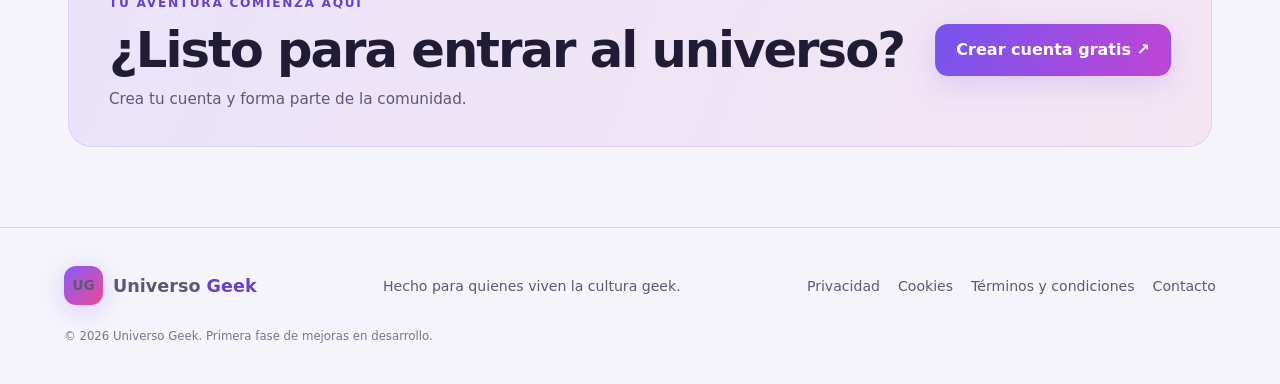
==== commit 730fa81b: "Añadir exploración local accesible a la portada" ====
--- a/index.html
+++ b/index.html
@@ -10,7 +10,13 @@
 <!-- CONTENIDO: portada, propuesta de valor y tarjetas de acceso. Edita aquí los textos de la página inicial. -->
 <main>
 <section class="hero"><div class="hero-copy"><span class="eyebrow">🎮 ANIME · GAMING · CULTURA GEEK</span><h1>Tu universo.<br><span>Tu comunidad.</span></h1><p>Conecta con gamers, fans del anime, manga y manhwa. Descubre creadores, encuentra servicios y construye algo increíble con la comunidad.</p><div class="actions"><a class="button primary" href="login.html">Únete gratis ↗</a><a class="button secondary" href="services.html">Explorar servicios</a></div><div class="hero-stats"><div><strong>🌎</strong><span>Latam + EE. UU.</span></div><div><strong>🎨</strong><span>Creadores</span></div><div><strong>🛡️</strong><span>Comunidad moderada</span></div></div></div><div class="hero-art" aria-label="Ilustración decorativa"><div class="orbit orbit-one"></div><div class="orbit orbit-two"></div><div class="planet">👾</div><span class="float-tag tag-a">⚡ LEVEL UP</span><span class="float-tag tag-b">✨ OTAKU MODE</span><span class="float-tag tag-c">🎮 GG WP</span></div></section>
-<section class="section" id="comunidad"><div class="section-heading"><div><span class="eyebrow">EXPLORA EL UNIVERSO</span><h2>Todo lo que te gusta, <span>en un solo lugar.</span></h2></div><p>Una plataforma en evolución, creada para la comunidad.</p></div><div class="feature-grid"><article class="feature-card"><span class="feature-icon">🕹️</span><h3>Gaming</h3><p>Comparte tu pasión, encuentra compañeros y descubre contenido para tu próximo nivel.</p><a href="login.html">Entrar a la comunidad →</a></article><article class="feature-card"><span class="feature-icon">⛩️</span><h3>Anime, manga y manhwa</h3><p>Explora recomendaciones, conversa y descubre nuevas historias.</p><a href="login.html">Descubrir contenido →</a></article><article class="feature-card"><span class="feature-icon">🎨</span><h3>Servicios creativos</h3><p>Encuentra ilustradores, diseñadores y editores o publica tus propios servicios.</p><a href="services.html">Ver marketplace →</a></article><article class="feature-card"><span class="feature-icon">🚀</span><h3>Apoya a creadores</h3><p>Conoce las membresías y las herramientas previstas para apoyar a la comunidad.</p><a href="membership.html">Ver membresías →</a></article></div></section>
+<section class="section" id="comunidad">
+<div class="explore-search">
+<label for="section-search">¿Qué quieres explorar?</label>
+<input id="section-search" data-section-search type="search" autocomplete="off" placeholder="Prueba: gaming, anime, servicios…" aria-describedby="section-search-status">
+<p class="search-status" id="section-search-status" data-search-status aria-live="polite">Busca por gaming, anime, servicios o membresías.</p>
+</div>
+<div class="section-heading"><div><span class="eyebrow">EXPLORA EL UNIVERSO</span><h2>Todo lo que te gusta, <span>en un solo lugar.</span></h2></div><p>Una plataforma en evolución, creada para la comunidad.</p></div><div class="feature-grid"><article class="feature-card" data-search-card><span class="feature-icon">🕹️</span><h3>Gaming</h3><p>Comparte tu pasión, encuentra compañeros y descubre contenido para tu próximo nivel.</p><a href="login.html">Entrar a la comunidad →</a></article><article class="feature-card" data-search-card><span class="feature-icon">⛩️</span><h3>Anime, manga y manhwa</h3><p>Explora recomendaciones, conversa y descubre nuevas historias.</p><a href="login.html">Descubrir contenido →</a></article><article class="feature-card" data-search-card><span class="feature-icon">🎨</span><h3>Servicios creativos</h3><p>Encuentra ilustradores, diseñadores y editores o publica tus propios servicios.</p><a href="services.html">Ver marketplace →</a></article><article class="feature-card" data-search-card><span class="feature-icon">🚀</span><h3>Apoya a creadores</h3><p>Conoce los planes disponibles para apoyar a creadores y acceder a beneficios de la comunidad.</p><a href="membership.html">Ver membresías →</a></article></div></section>
 <section class="cta-panel"><div><span class="eyebrow">TU AVENTURA COMIENZA AQUÍ</span><h2>¿Listo para entrar al universo?</h2><p>Crea tu cuenta y forma parte de la comunidad.</p></div><a class="button primary" href="login.html">Crear cuenta gratis ↗</a></section>
 </main><!-- PIE: enlaces legales, contacto y año automático. Enlaces legales y contacto oficial del proyecto. -->
-<footer class="footer"><a class="brand" href="index.html"><span class="brand-mark">UG</span><span>Universo <b>Geek</b></span></a><p>Hecho para quienes viven la cultura geek.</p><div><a href="privacy.html">Privacidad</a><a href="cookies.html">Cookies</a><a href="terms.html">Términos y condiciones</a><a href="mailto:robertmartineznapoles2003@gmail.com">Contacto</a></div><small>© <span id="year"></span> Universo Geek. Sitio en preparación.</small></footer><script src="assets/js/config.js"></script><script src="assets/js/app.js"></script></body></html>+<footer class="footer"><a class="brand" href="index.html"><span class="brand-mark">UG</span><span>Universo <b>Geek</b></span></a><p>Hecho para quienes viven la cultura geek.</p><div><a href="privacy.html">Privacidad</a><a href="cookies.html">Cookies</a><a href="terms.html">Términos y condiciones</a><a href="mailto:robertmartineznapoles2003@gmail.com">Contacto</a></div><small>© <span id="year"></span> Universo Geek. Primera fase de mejoras en desarrollo.</small></footer><script src="assets/js/config.js"></script><script src="assets/js/app.js"></script></body></html>
--- a/assets/css/style.css
+++ b/assets/css/style.css
@@ -803,3 +803,158 @@
   .ug-helpbot__panel { max-height: 80vh; }
   .ug-helpbot__messages { max-height: 130px; }
 }
+
+
+/* 10. Renovación UX/UI — fase 1: sistema visual, accesibilidad y responsive */
+:root {
+  color-scheme: dark;
+  --bg: #0b0b14;
+  --panel: #141421;
+  --panel2: #1c1c2d;
+  --text: #f7f6ff;
+  --muted: #b7b5cc;
+  --purple: #b5a0ff;
+  --pink: #ff8fcb;
+  --line: #35334e;
+  --green: #72efc3;
+  --surface-glass: rgb(17 17 30 / 88%);
+  --shadow-soft: 0 18px 50px rgb(0 0 0 / 22%);
+  --content-width: 1200px;
+}
+html { scroll-padding-top: 96px; }
+body {
+  background:
+    radial-gradient(ellipse at 84% 2%, rgb(112 70 210 / 18%), transparent 34rem),
+    radial-gradient(ellipse at 4% 42%, rgb(32 172 190 / 7%), transparent 32rem),
+    var(--bg);
+}
+::selection { background: rgb(167 139 250 / 35%); color: var(--text); }
+a { text-underline-offset: .22em; }
+a:hover { text-decoration-color: currentColor; }
+button, input, textarea, select { font: inherit; }
+button:disabled, .button:disabled { cursor: not-allowed; opacity: .65; transform: none; }
+:focus-visible { outline: 3px solid var(--pink); outline-offset: 4px; }
+.skip-link {
+  position: fixed; left: 16px; top: 12px; z-index: 1000;
+  padding: 10px 14px; border-radius: 10px; background: var(--text);
+  color: var(--bg); font-weight: 800; transform: translateY(-160%);
+}
+.skip-link:focus { transform: translateY(0); }
+.site-header {
+  min-height: 76px; height: auto; padding-top: 12px; padding-bottom: 12px;
+  background: var(--surface-glass); border-bottom-color: rgb(255 255 255 / 8%);
+}
+.brand { flex-shrink: 0; }
+.brand-mark { border-radius: 12px; }
+.nav { align-items: center; }
+.nav a { transition: color .18s ease, background .18s ease; }
+.nav a:not(.nav-login):hover { color: var(--text); }
+.hero { max-width: var(--content-width); min-height: 560px; }
+.hero-copy>p { line-height: 1.8; }
+.hero h1 { text-wrap: balance; }
+.hero-art { isolation: isolate; }
+.planet { border: 1px solid rgb(255 255 255 / 15%); }
+.section { max-width: var(--content-width); }
+.section-heading { margin-bottom: 34px; }
+.feature-grid { align-items: stretch; }
+.feature-card {
+  display: flex; flex-direction: column; align-items: flex-start;
+  background: linear-gradient(145deg, rgb(255 255 255 / 5%), rgb(255 255 255 / 1%));
+  box-shadow: 0 1px 0 rgb(255 255 255 / 3%) inset;
+  transition: transform .2s ease, border-color .2s ease, background .2s ease;
+}
+.feature-card:hover { transform: translateY(-4px); border-color: rgb(181 160 255 / 55%); }
+.feature-card p { flex: 1; min-height: 0; line-height: 1.75; }
+.feature-card a { display: inline-flex; gap: 6px; padding-top: 8px; }
+.button { min-height: 46px; gap: 8px; }
+.primary { background: linear-gradient(110deg, #7655ed, #bf45d6); }
+.secondary { background: rgb(255 255 255 / 3%); }
+.panel, .service-card { box-shadow: var(--shadow-soft); }
+.field input, .field textarea, .field select {
+  min-height: 46px; background: var(--bg); transition: border-color .18s ease, box-shadow .18s ease;
+}
+.field input:focus, .field textarea:focus, .field select:focus {
+  border-color: var(--purple); box-shadow: 0 0 0 3px rgb(181 160 255 / 13%); outline: none;
+}
+.footer { padding-top: 38px; padding-bottom: 38px; }
+.theme-toggle {
+  display: inline-flex; align-items: center; justify-content: center; gap: 7px;
+  min-height: 42px; padding: 8px 12px; border-radius: 11px;
+  border: 1px solid var(--line); background: var(--panel); color: var(--text);
+  cursor: pointer; white-space: nowrap;
+}
+.theme-toggle:hover { border-color: var(--purple); }
+.explore-search {
+  max-width: 720px; margin: 0 auto 34px; padding: 18px;
+  border: 1px solid var(--line); border-radius: 18px;
+  background: linear-gradient(130deg, rgb(167 139 250 / 9%), rgb(255 255 255 / 2%));
+}
+.explore-search label { display: block; font-weight: 800; margin-bottom: 8px; }
+.explore-search input {
+  width: 100%; min-height: 48px; padding: 12px 14px;
+  border: 1px solid var(--line); border-radius: 12px;
+  background: var(--bg); color: var(--text);
+}
+.explore-search input::placeholder { color: var(--muted); }
+.search-status { margin: 10px 0 0; color: var(--muted); font-size: .9rem; }
+.search-status:empty { display: none; }
+[hidden] { display: none !important; }
+
+/* Tema claro opcional: conserva contraste y la identidad violeta/cian. */
+:root[data-theme="light"] {
+  color-scheme: light;
+  --bg: #f5f4fb;
+  --panel: #ffffff;
+  --panel2: #eeecf8;
+  --text: #211c35;
+  --muted: #5e5874;
+  --purple: #6542c7;
+  --pink: #b51e78;
+  --line: #d8d3e8;
+  --green: #087f5b;
+  --surface-glass: rgb(250 249 255 / 92%);
+  --shadow-soft: 0 16px 42px rgb(38 25 77 / 9%);
+}
+:root[data-theme="light"] body {
+  background:
+    radial-gradient(ellipse at 84% 2%, rgb(145 113 231 / 12%), transparent 34rem),
+    var(--bg);
+}
+:root[data-theme="light"] .site-header { border-bottom-color: var(--line); }
+:root[data-theme="light"] .hero h1 span,
+:root[data-theme="light"] .section-heading h2 span { background-image: linear-gradient(90deg, #6542c7, #b51e78); }
+:root[data-theme="light"] .float-tag { background: rgb(255 255 255 / 94%); border-color: var(--line); color: var(--text); }
+:root[data-theme="light"] .feature-card { background: linear-gradient(145deg, #fff, #f7f5ff); }
+:root[data-theme="light"] .field input,
+:root[data-theme="light"] .field textarea,
+:root[data-theme="light"] .field select,
+:root[data-theme="light"] .explore-search input { background: #fff; }
+:root[data-theme="light"] .notice { color: #493681; }
+:root[data-theme="light"] .notice.error { color: #9b1c1c; }
+:root[data-theme="light"] .notice.success { color: #086449; }
+
+@media (max-width: 900px) {
+  .site-header { padding-left: 22px; padding-right: 22px; }
+  .hero { padding-left: 24px; padding-right: 24px; }
+  .feature-grid { gap: 14px; }
+}
+@media (max-width: 620px) {
+  .site-header { min-height: 68px; padding-left: 18px; padding-right: 18px; }
+  .site-header .theme-toggle { margin-top: 6px; width: 100%; }
+  .nav { gap: 8px; }
+  .nav.open { box-shadow: 0 18px 30px rgb(0 0 0 / 18%); }
+  .hero h1 { font-size: clamp(2.75rem, 13vw, 3.45rem); }
+  .hero-art { min-height: 250px; }
+  .orbit-two { max-width: 95%; }
+  .feature-grid, .list-grid { grid-template-columns: 1fr; }
+  .feature-card { min-height: 0; padding: 22px; }
+  .feature-card p { margin-bottom: 14px; }
+  .section { padding: 48px 20px 60px; }
+  .cta-panel { margin: 0 18px 52px; padding: 26px 22px; align-items: stretch; flex-direction: column; }
+  .footer { gap: 14px; }
+  .footer div { flex-wrap: wrap; gap: 12px 18px; }
+  .explore-search { padding: 14px; }
+}
+@media (prefers-reduced-motion: reduce) {
+  *, *::before, *::after { scroll-behavior: auto !important; animation-duration: .01ms !important; animation-iteration-count: 1 !important; transition-duration: .01ms !important; }
+}
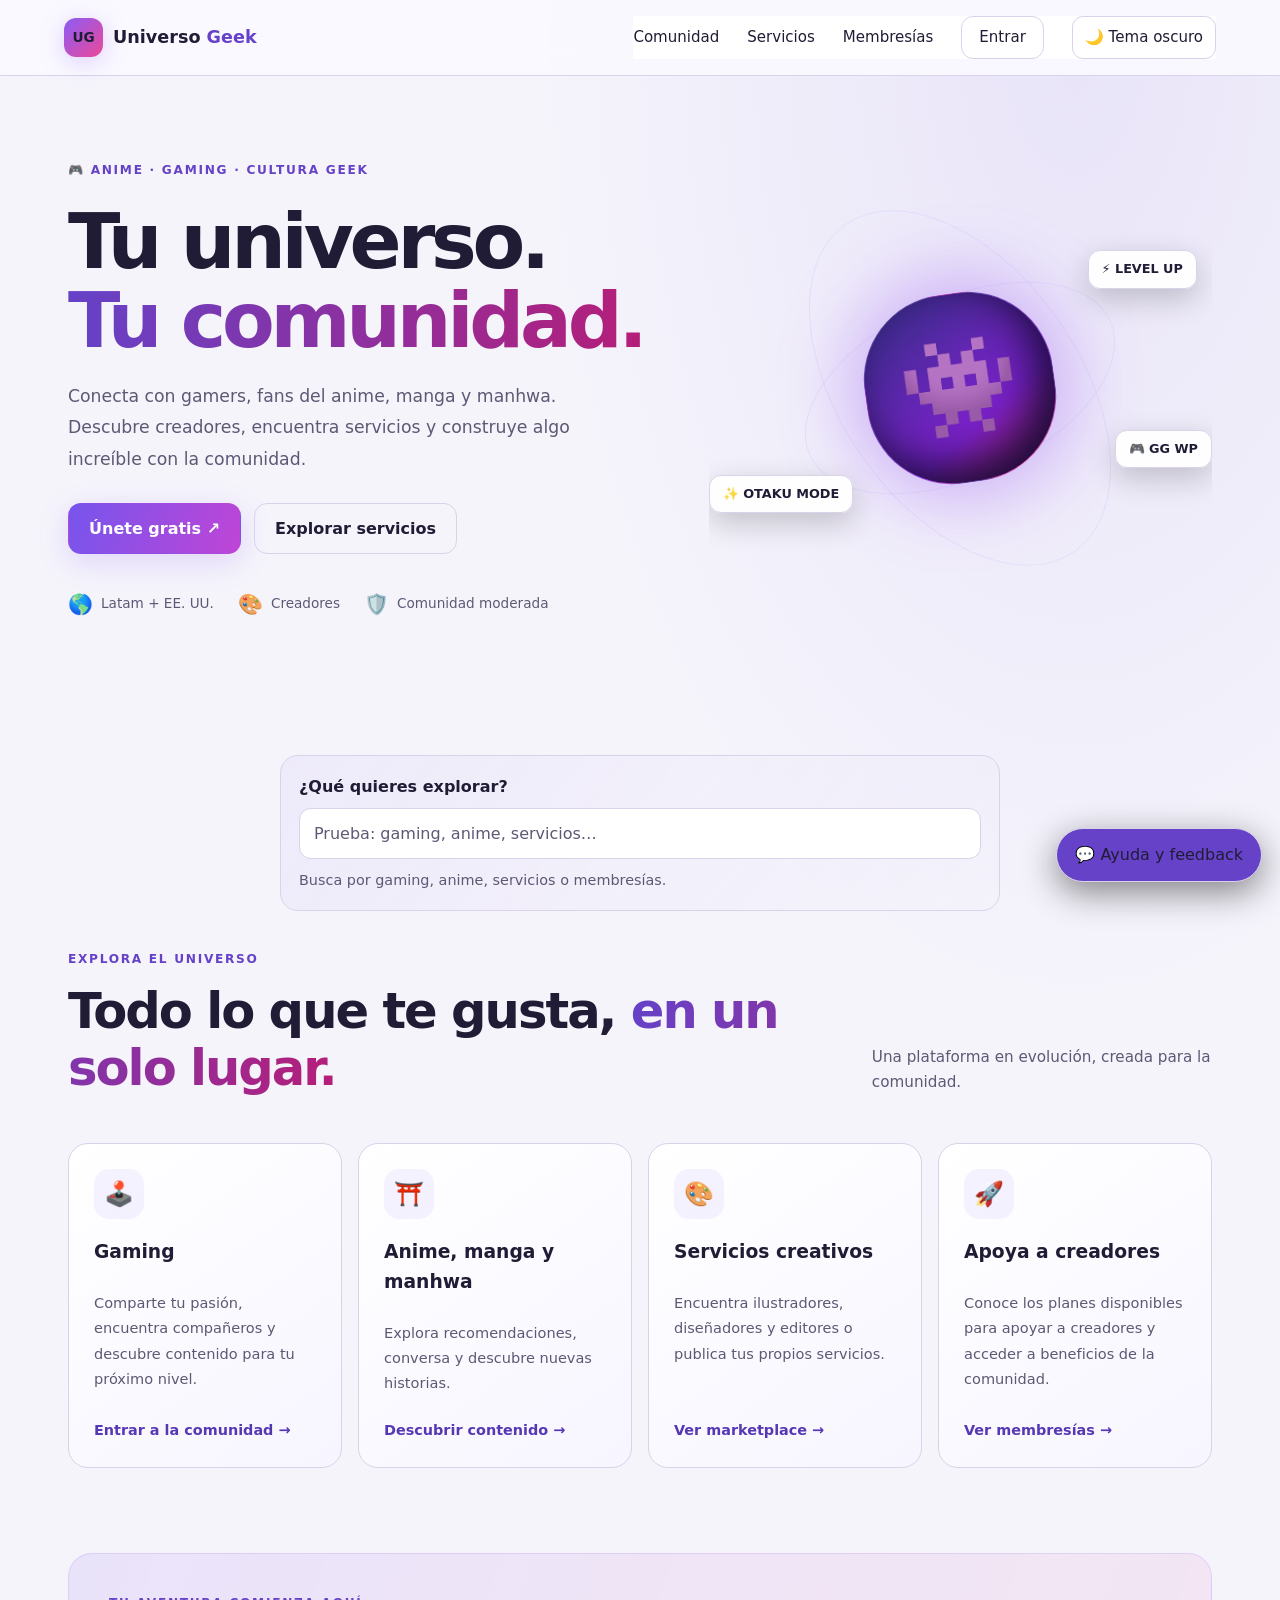
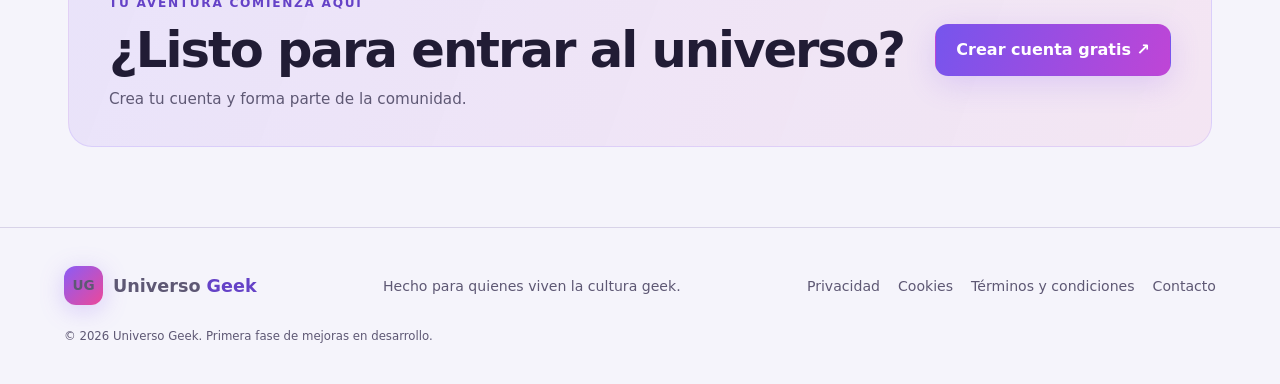
==== commit 84d29879: "Añadir destinos accesibles a las secciones buscables" ====
--- a/index.html
+++ b/index.html
@@ -16,7 +16,7 @@
 <input id="section-search" data-section-search type="search" autocomplete="off" placeholder="Prueba: gaming, anime, servicios…" aria-describedby="section-search-status">
 <p class="search-status" id="section-search-status" data-search-status aria-live="polite">Busca por gaming, anime, servicios o membresías.</p>
 </div>
-<div class="section-heading"><div><span class="eyebrow">EXPLORA EL UNIVERSO</span><h2>Todo lo que te gusta, <span>en un solo lugar.</span></h2></div><p>Una plataforma en evolución, creada para la comunidad.</p></div><div class="feature-grid"><article class="feature-card" data-search-card><span class="feature-icon">🕹️</span><h3>Gaming</h3><p>Comparte tu pasión, encuentra compañeros y descubre contenido para tu próximo nivel.</p><a href="login.html">Entrar a la comunidad →</a></article><article class="feature-card" data-search-card><span class="feature-icon">⛩️</span><h3>Anime, manga y manhwa</h3><p>Explora recomendaciones, conversa y descubre nuevas historias.</p><a href="login.html">Descubrir contenido →</a></article><article class="feature-card" data-search-card><span class="feature-icon">🎨</span><h3>Servicios creativos</h3><p>Encuentra ilustradores, diseñadores y editores o publica tus propios servicios.</p><a href="services.html">Ver marketplace →</a></article><article class="feature-card" data-search-card><span class="feature-icon">🚀</span><h3>Apoya a creadores</h3><p>Conoce los planes disponibles para apoyar a creadores y acceder a beneficios de la comunidad.</p><a href="membership.html">Ver membresías →</a></article></div></section>
+<div class="section-heading"><div><span class="eyebrow">EXPLORA EL UNIVERSO</span><h2>Todo lo que te gusta, <span>en un solo lugar.</span></h2></div><p>Una plataforma en evolución, creada para la comunidad.</p></div><div class="feature-grid"><article class="feature-card" id="section-gaming" data-search-card><span class="feature-icon">🕹️</span><h3>Gaming</h3><p>Comparte tu pasión, encuentra compañeros y descubre contenido para tu próximo nivel.</p><a href="login.html">Entrar a la comunidad →</a></article><article class="feature-card" id="section-anime" data-search-card><span class="feature-icon">⛩️</span><h3>Anime, manga y manhwa</h3><p>Explora recomendaciones, conversa y descubre nuevas historias.</p><a href="login.html">Descubrir contenido →</a></article><article class="feature-card" id="section-services" data-search-card><span class="feature-icon">🎨</span><h3>Servicios creativos</h3><p>Encuentra ilustradores, diseñadores y editores o publica tus propios servicios.</p><a href="services.html">Ver marketplace →</a></article><article class="feature-card" id="section-memberships" data-search-card><span class="feature-icon">🚀</span><h3>Apoya a creadores</h3><p>Conoce los planes disponibles para apoyar a creadores y acceder a beneficios de la comunidad.</p><a href="membership.html">Ver membresías →</a></article></div></section>
 <section class="cta-panel"><div><span class="eyebrow">TU AVENTURA COMIENZA AQUÍ</span><h2>¿Listo para entrar al universo?</h2><p>Crea tu cuenta y forma parte de la comunidad.</p></div><a class="button primary" href="login.html">Crear cuenta gratis ↗</a></section>
 </main><!-- PIE: enlaces legales, contacto y año automático. Enlaces legales y contacto oficial del proyecto. -->
 <footer class="footer"><a class="brand" href="index.html"><span class="brand-mark">UG</span><span>Universo <b>Geek</b></span></a><p>Hecho para quienes viven la cultura geek.</p><div><a href="privacy.html">Privacidad</a><a href="cookies.html">Cookies</a><a href="terms.html">Términos y condiciones</a><a href="mailto:robertmartineznapoles2003@gmail.com">Contacto</a></div><small>© <span id="year"></span> Universo Geek. Primera fase de mejoras en desarrollo.</small></footer><script src="assets/js/config.js"></script><script src="assets/js/app.js"></script></body></html>
--- a/assets/css/style.css
+++ b/assets/css/style.css
@@ -958,3 +958,28 @@
 @media (prefers-reduced-motion: reduce) {
   *, *::before, *::after { scroll-behavior: auto !important; animation-duration: .01ms !important; animation-iteration-count: 1 !important; transition-duration: .01ms !important; }
 }
+
+
+/* Corrección de contraste para el menú móvil en tema claro. */
+:root[data-theme="light"] .nav {
+  background: #ffffff;
+  color: var(--muted);
+  border-bottom-color: var(--line);
+}
+:root[data-theme="light"] .nav a,
+:root[data-theme="light"] .nav a:not(.nav-login) { color: var(--text); }
+:root[data-theme="light"] .nav .nav-login { border-color: var(--line); color: var(--text) !important; }
+:root[data-theme="light"] .theme-toggle { background: #fff; color: var(--text); }
+
+
+/* Contraste adicional del tema claro en componentes compartidos y contenido legal. */
+:root[data-theme="light"] .legal h2 { color: var(--text); }
+:root[data-theme="light"] .legal p,
+:root[data-theme="light"] .legal li { color: #49445f; }
+:root[data-theme="light"] .badge { background: #eee8ff; color: #49318c; }
+:root[data-theme="light"] .feature-card a { color: #5638b4; }
+:root[data-theme="light"] .footer small { color: #5e5874; }
+:root[data-theme="light"] .eyebrow { color: #6542c7; }
+:root[data-theme="light"] .notice { background: #eee8ff; border-color: #c7b8f6; }
+:root[data-theme="light"] .notice.error { background: #fff0f0; border-color: #e7aaaa; color: #8d1717; }
+:root[data-theme="light"] .notice.success { background: #e9fbf3; border-color: #9bdac0; color: #086449; }
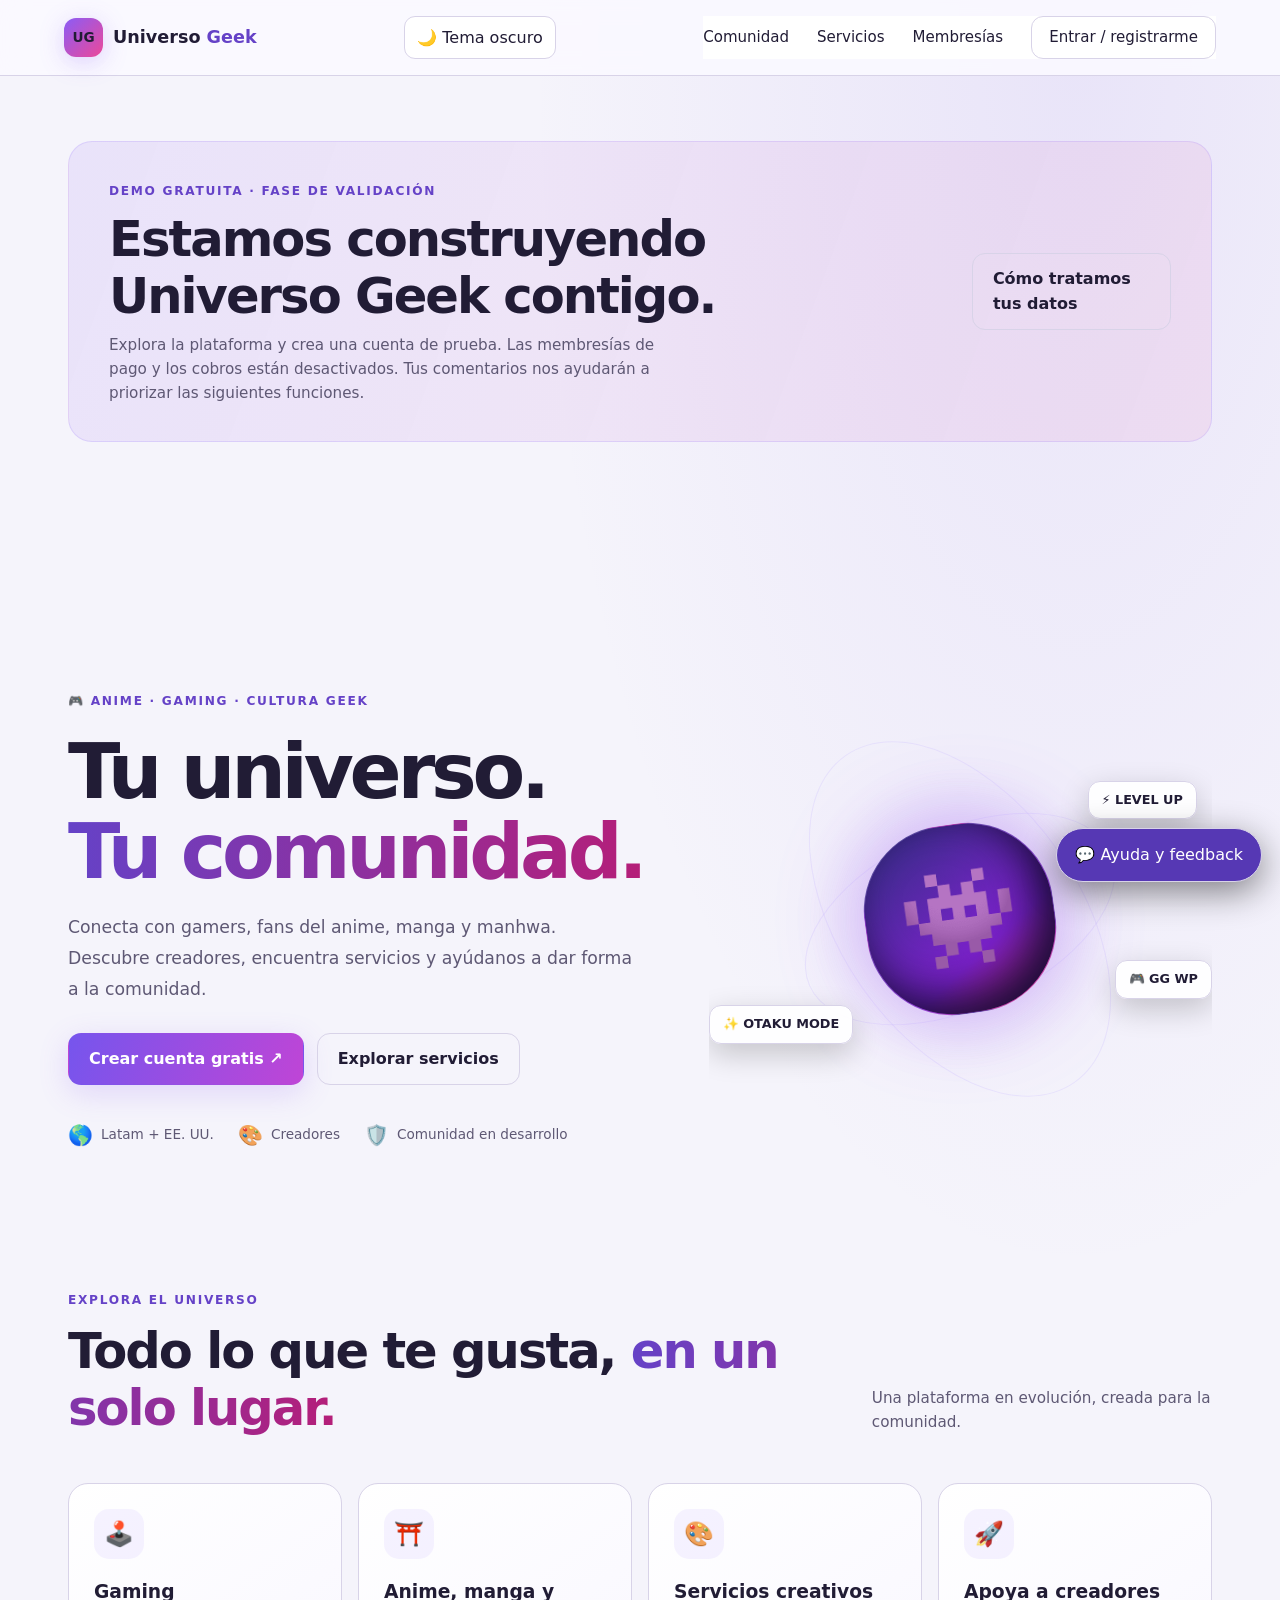
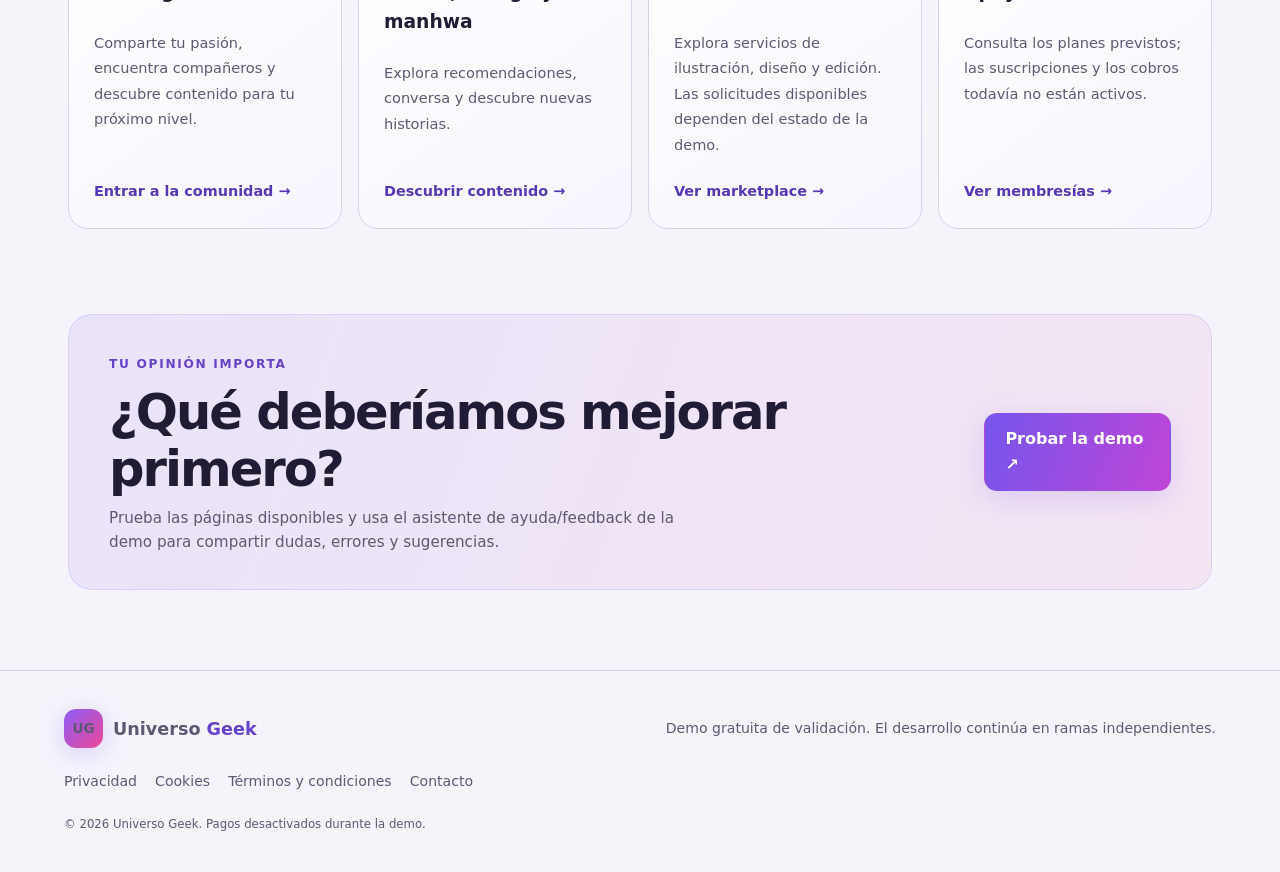
==== commit e49f7ad4: "Prepare public demo landing page" ====
--- a/index.html
+++ b/index.html
@@ -2,21 +2,18 @@
 <html lang="es">
 <head>
 <meta charset="utf-8"><meta name="viewport" content="width=device-width,initial-scale=1">
-<meta name="theme-color" content="#10101b"><meta name="description" content="Universo Geek: comunidad gamer, anime, manga y manhwa. Descubre servicios, creadores y novedades.">
-<title>Universo Geek — Tu comunidad geek</title><link rel="stylesheet" href="assets/css/style.css">
+<meta name="theme-color" content="#10101b"><meta name="description" content="Universo Geek: demo gratuita de comunidad gamer, anime, manga y manhwa. Prueba el catálogo, descubre servicios y ayúdanos a definir la plataforma.">
+<title>Universo Geek — Demo gratuita</title><link rel="stylesheet" href="assets/css/style.css">
 </head><body>
-<!-- CABECERA: marca y navegación principal. Los enlaces de esta zona se comparten visualmente en todas las páginas. -->
-<header class="site-header"><a class="brand" href="index.html"><span class="brand-mark">UG</span><span>Universo <b>Geek</b></span></a><button class="menu-toggle" aria-expanded="false" aria-label="Abrir menú">☰</button><nav class="nav"><a href="#comunidad">Comunidad</a><a href="services.html">Servicios</a><a href="membership.html">Membresías</a><a href="login.html" class="nav-login">Entrar</a></nav></header>
-<!-- CONTENIDO: portada, propuesta de valor y tarjetas de acceso. Edita aquí los textos de la página inicial. -->
+<!-- CABECERA: navegación principal de la demo pública. -->
+<header class="site-header"><a class="brand" href="index.html"><span class="brand-mark">UG</span><span>Universo <b>Geek</b></span></a><button class="menu-toggle" aria-expanded="false" aria-label="Abrir menú">☰</button><nav class="nav"><a href="#comunidad">Comunidad</a><a href="services.html">Servicios</a><a href="membership.html">Membresías</a><a href="login.html" class="nav-login">Entrar / registrarme</a></nav></header>
 <main>
-<section class="hero"><div class="hero-copy"><span class="eyebrow">🎮 ANIME · GAMING · CULTURA GEEK</span><h1>Tu universo.<br><span>Tu comunidad.</span></h1><p>Conecta con gamers, fans del anime, manga y manhwa. Descubre creadores, encuentra servicios y construye algo increíble con la comunidad.</p><div class="actions"><a class="button primary" href="login.html">Únete gratis ↗</a><a class="button secondary" href="services.html">Explorar servicios</a></div><div class="hero-stats"><div><strong>🌎</strong><span>Latam + EE. UU.</span></div><div><strong>🎨</strong><span>Creadores</span></div><div><strong>🛡️</strong><span>Comunidad moderada</span></div></div></div><div class="hero-art" aria-label="Ilustración decorativa"><div class="orbit orbit-one"></div><div class="orbit orbit-two"></div><div class="planet">👾</div><span class="float-tag tag-a">⚡ LEVEL UP</span><span class="float-tag tag-b">✨ OTAKU MODE</span><span class="float-tag tag-c">🎮 GG WP</span></div></section>
-<section class="section" id="comunidad">
-<div class="explore-search">
-<label for="section-search">¿Qué quieres explorar?</label>
-<input id="section-search" data-section-search type="search" autocomplete="off" placeholder="Prueba: gaming, anime, servicios…" aria-describedby="section-search-status">
-<p class="search-status" id="section-search-status" data-search-status aria-live="polite">Busca por gaming, anime, servicios o membresías.</p>
-</div>
-<div class="section-heading"><div><span class="eyebrow">EXPLORA EL UNIVERSO</span><h2>Todo lo que te gusta, <span>en un solo lugar.</span></h2></div><p>Una plataforma en evolución, creada para la comunidad.</p></div><div class="feature-grid"><article class="feature-card" id="section-gaming" data-search-card><span class="feature-icon">🕹️</span><h3>Gaming</h3><p>Comparte tu pasión, encuentra compañeros y descubre contenido para tu próximo nivel.</p><a href="login.html">Entrar a la comunidad →</a></article><article class="feature-card" id="section-anime" data-search-card><span class="feature-icon">⛩️</span><h3>Anime, manga y manhwa</h3><p>Explora recomendaciones, conversa y descubre nuevas historias.</p><a href="login.html">Descubrir contenido →</a></article><article class="feature-card" id="section-services" data-search-card><span class="feature-icon">🎨</span><h3>Servicios creativos</h3><p>Encuentra ilustradores, diseñadores y editores o publica tus propios servicios.</p><a href="services.html">Ver marketplace →</a></article><article class="feature-card" id="section-memberships" data-search-card><span class="feature-icon">🚀</span><h3>Apoya a creadores</h3><p>Conoce los planes disponibles para apoyar a creadores y acceder a beneficios de la comunidad.</p><a href="membership.html">Ver membresías →</a></article></div></section>
-<section class="cta-panel"><div><span class="eyebrow">TU AVENTURA COMIENZA AQUÍ</span><h2>¿Listo para entrar al universo?</h2><p>Crea tu cuenta y forma parte de la comunidad.</p></div><a class="button primary" href="login.html">Crear cuenta gratis ↗</a></section>
-</main><!-- PIE: enlaces legales, contacto y año automático. Enlaces legales y contacto oficial del proyecto. -->
-<footer class="footer"><a class="brand" href="index.html"><span class="brand-mark">UG</span><span>Universo <b>Geek</b></span></a><p>Hecho para quienes viven la cultura geek.</p><div><a href="privacy.html">Privacidad</a><a href="cookies.html">Cookies</a><a href="terms.html">Términos y condiciones</a><a href="mailto:robertmartineznapoles2003@gmail.com">Contacto</a></div><small>© <span id="year"></span> Universo Geek. Primera fase de mejoras en desarrollo.</small></footer><script src="assets/js/config.js"></script><script src="assets/js/app.js"></script></body></html>+<!-- Aviso visible: esta rama es una demo de validación separada de producción. -->
+<section class="section" aria-label="Estado de la demo"><div class="cta-panel"><div><span class="eyebrow">DEMO GRATUITA · FASE DE VALIDACIÓN</span><h2>Estamos construyendo Universo Geek contigo.</h2><p>Explora la plataforma y crea una cuenta de prueba. Las membresías de pago y los cobros están desactivados. Tus comentarios nos ayudarán a priorizar las siguientes funciones.</p></div><a class="button secondary" href="privacy.html">Cómo tratamos tus datos</a></div></section>
+<!-- CONTENIDO: propuesta de valor y accesos principales. -->
+<section class="hero"><div class="hero-copy"><span class="eyebrow">🎮 ANIME · GAMING · CULTURA GEEK</span><h1>Tu universo.<br><span>Tu comunidad.</span></h1><p>Conecta con gamers, fans del anime, manga y manhwa. Descubre creadores, encuentra servicios y ayúdanos a dar forma a la comunidad.</p><div class="actions"><a class="button primary" href="login.html">Crear cuenta gratis ↗</a><a class="button secondary" href="services.html">Explorar servicios</a></div><div class="hero-stats"><div><strong>🌎</strong><span>Latam + EE. UU.</span></div><div><strong>🎨</strong><span>Creadores</span></div><div><strong>🛡️</strong><span>Comunidad en desarrollo</span></div></div></div><div class="hero-art" aria-label="Ilustración decorativa"><div class="orbit orbit-one"></div><div class="orbit orbit-two"></div><div class="planet">👾</div><span class="float-tag tag-a">⚡ LEVEL UP</span><span class="float-tag tag-b">✨ OTAKU MODE</span><span class="float-tag tag-c">🎮 GG WP</span></div></section>
+<section class="section" id="comunidad"><div class="section-heading"><div><span class="eyebrow">EXPLORA EL UNIVERSO</span><h2>Todo lo que te gusta, <span>en un solo lugar.</span></h2></div><p>Una plataforma en evolución, creada para la comunidad.</p></div><div class="feature-grid"><article class="feature-card"><span class="feature-icon">🕹️</span><h3>Gaming</h3><p>Comparte tu pasión, encuentra compañeros y descubre contenido para tu próximo nivel.</p><a href="login.html">Entrar a la comunidad →</a></article><article class="feature-card"><span class="feature-icon">⛩️</span><h3>Anime, manga y manhwa</h3><p>Explora recomendaciones, conversa y descubre nuevas historias.</p><a href="login.html">Descubrir contenido →</a></article><article class="feature-card"><span class="feature-icon">🎨</span><h3>Servicios creativos</h3><p>Explora servicios de ilustración, diseño y edición. Las solicitudes disponibles dependen del estado de la demo.</p><a href="services.html">Ver marketplace →</a></article><article class="feature-card"><span class="feature-icon">🚀</span><h3>Apoya a creadores</h3><p>Consulta los planes previstos; las suscripciones y los cobros todavía no están activos.</p><a href="membership.html">Ver membresías →</a></article></div></section>
+<section class="cta-panel"><div><span class="eyebrow">TU OPINIÓN IMPORTA</span><h2>¿Qué deberíamos mejorar primero?</h2><p>Prueba las páginas disponibles y usa el asistente de ayuda/feedback de la demo para compartir dudas, errores y sugerencias.</p></div><a class="button primary" href="login.html">Probar la demo ↗</a></section>
+</main>
+<!-- PIE: enlaces informativos. Esta demo no ofrece cobros ni membresías pagadas. -->
+<footer class="footer"><a class="brand" href="index.html"><span class="brand-mark">UG</span><span>Universo <b>Geek</b></span></a><p>Demo gratuita de validación. El desarrollo continúa en ramas independientes.</p><div><a href="privacy.html">Privacidad</a><a href="cookies.html">Cookies</a><a href="terms.html">Términos y condiciones</a><a href="mailto:robertmartineznapoles2003@gmail.com">Contacto</a></div><small>© <span id="year"></span> Universo Geek. Pagos desactivados durante la demo.</small></footer><script src="assets/js/config.js"></script><script src="assets/js/app.js"></script></body></html>
--- a/assets/css/style.css
+++ b/assets/css/style.css
@@ -687,8 +687,8 @@
   border: 1px solid var(--line);
   border-radius: 999px;
   padding: 13px 18px;
-  color: var(--text);
-  background: var(--purple);
+  color: #ffffff;
+  background: #5638b4;
   box-shadow: 0 10px 35px #0007;
   font-weight: 750;
   cursor: pointer;
@@ -940,7 +940,9 @@
 }
 @media (max-width: 620px) {
   .site-header { min-height: 68px; padding-left: 18px; padding-right: 18px; }
-  .site-header .theme-toggle { margin-top: 6px; width: 100%; }
+  /* Mantiene el selector de tema visible y compacto junto al botón del menú. */
+  .site-header .theme-toggle { margin-top: 0; width: auto; min-width: 38px; padding: 7px 9px; font-size: 0; flex-shrink: 0; }
+  .site-header .theme-toggle::after { content: "◐"; font-size: 1.25rem; line-height: 1; }
   .nav { gap: 8px; }
   .nav.open { box-shadow: 0 18px 30px rgb(0 0 0 / 18%); }
   .hero h1 { font-size: clamp(2.75rem, 13vw, 3.45rem); }
@@ -983,3 +985,7 @@
 :root[data-theme="light"] .notice { background: #eee8ff; border-color: #c7b8f6; }
 :root[data-theme="light"] .notice.error { background: #fff0f0; border-color: #e7aaaa; color: #8d1717; }
 :root[data-theme="light"] .notice.success { background: #e9fbf3; border-color: #9bdac0; color: #086449; }
+
+
+/* Botón de ayuda con contraste AA estable en ambos temas. */
+.ug-helpbot .ug-helpbot__toggle { color: #ffffff; background: #5638b4; }
